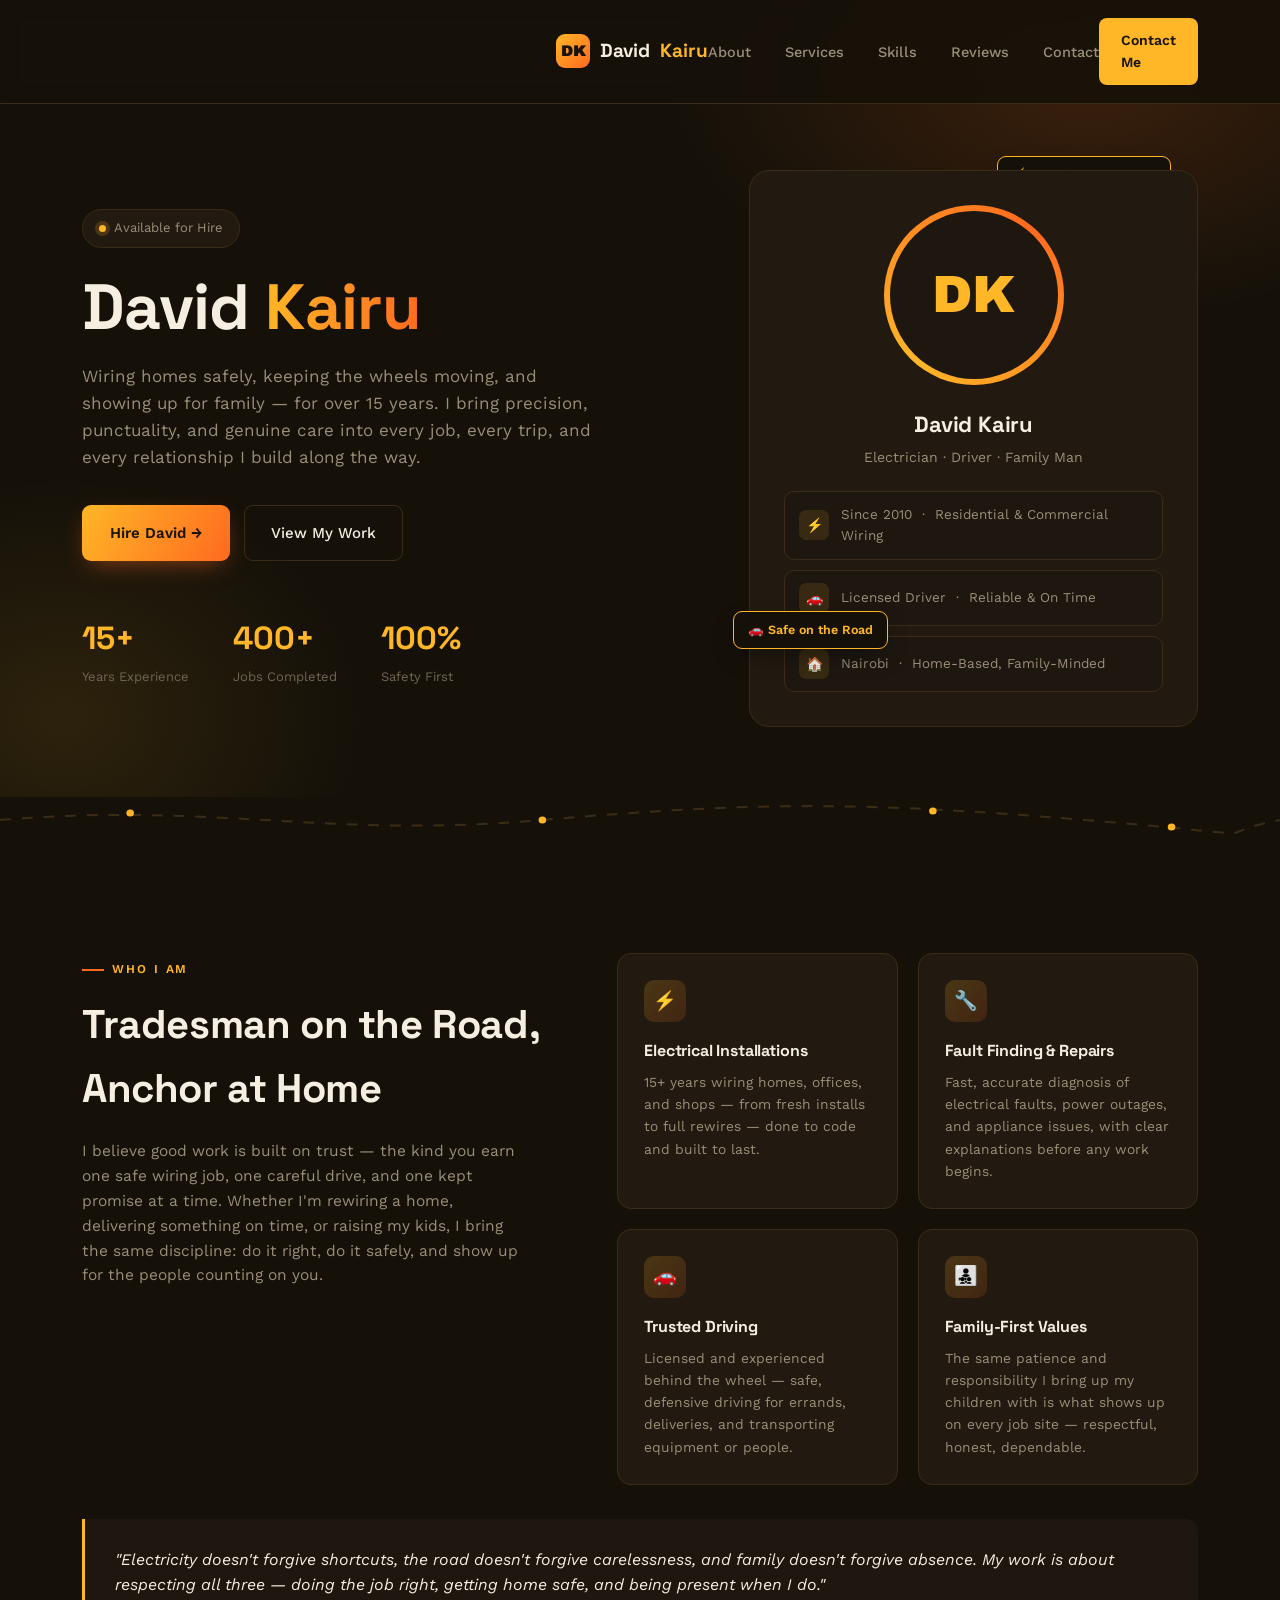
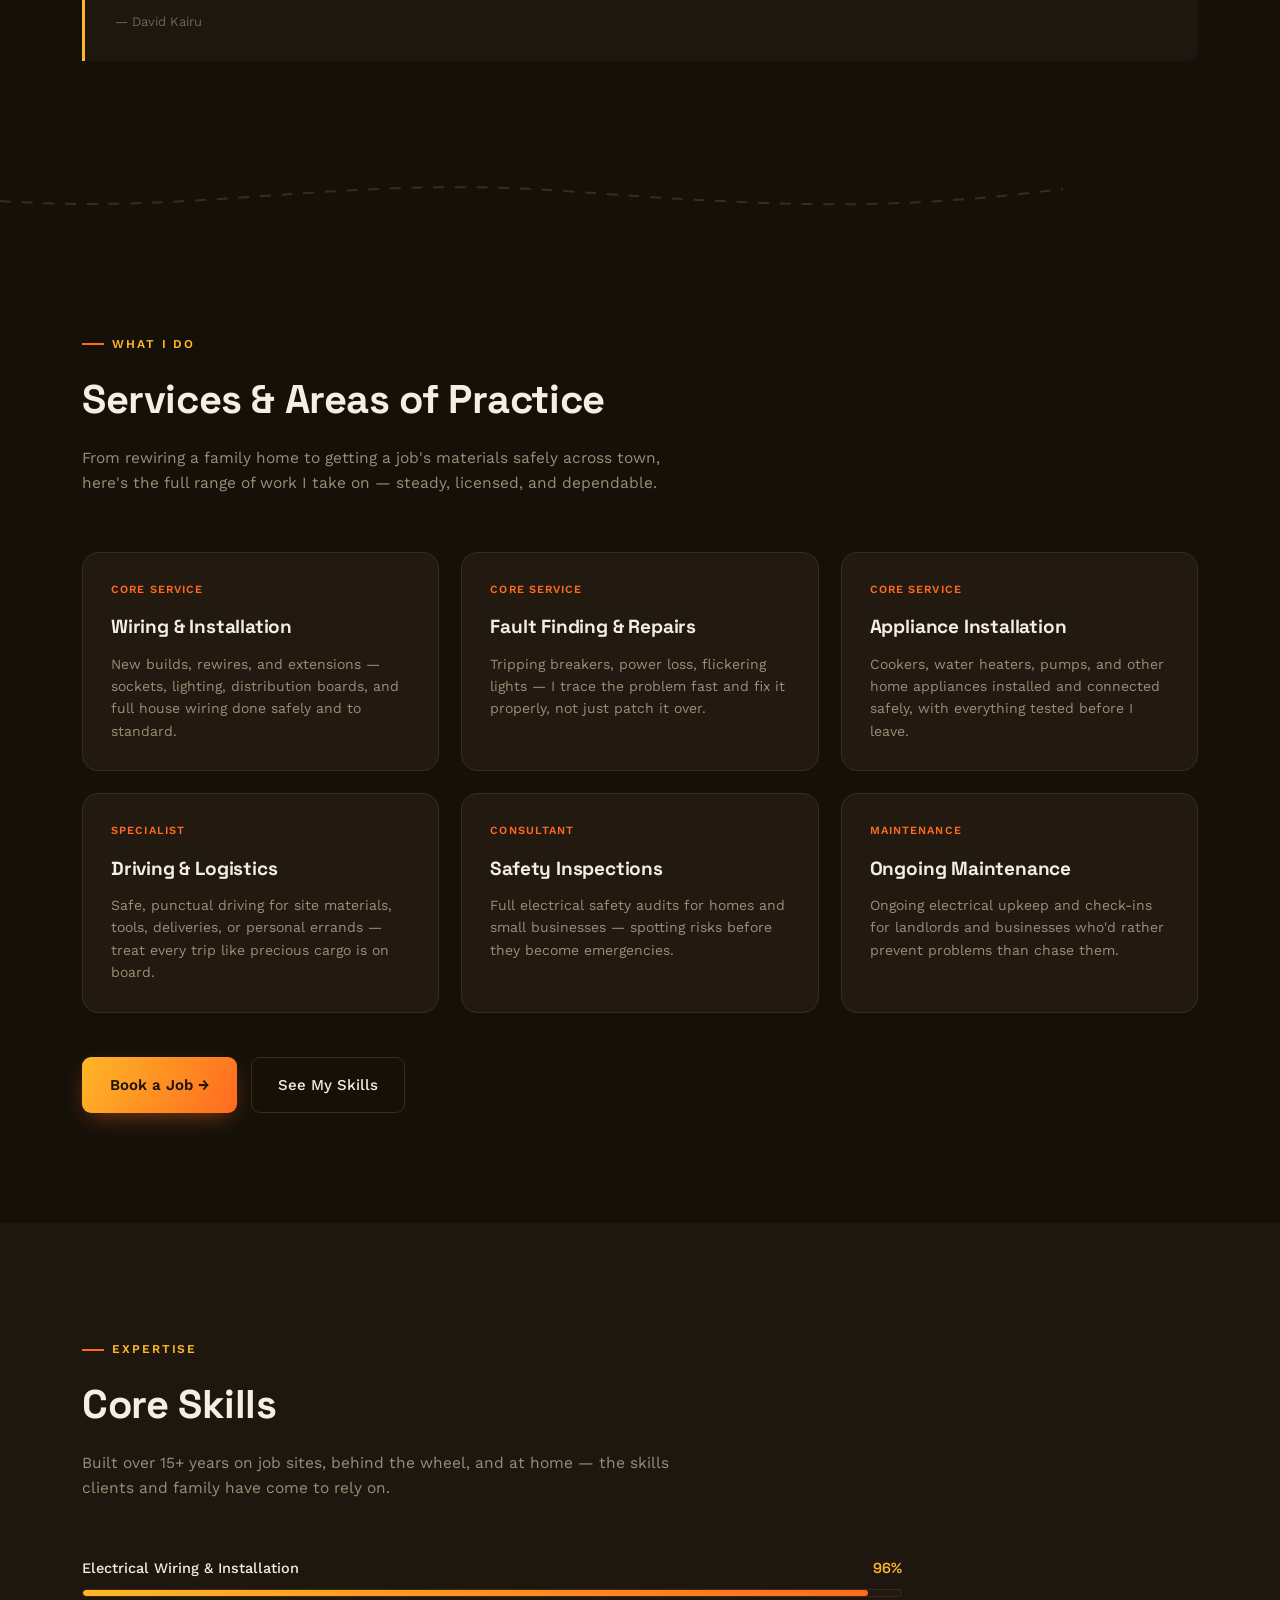
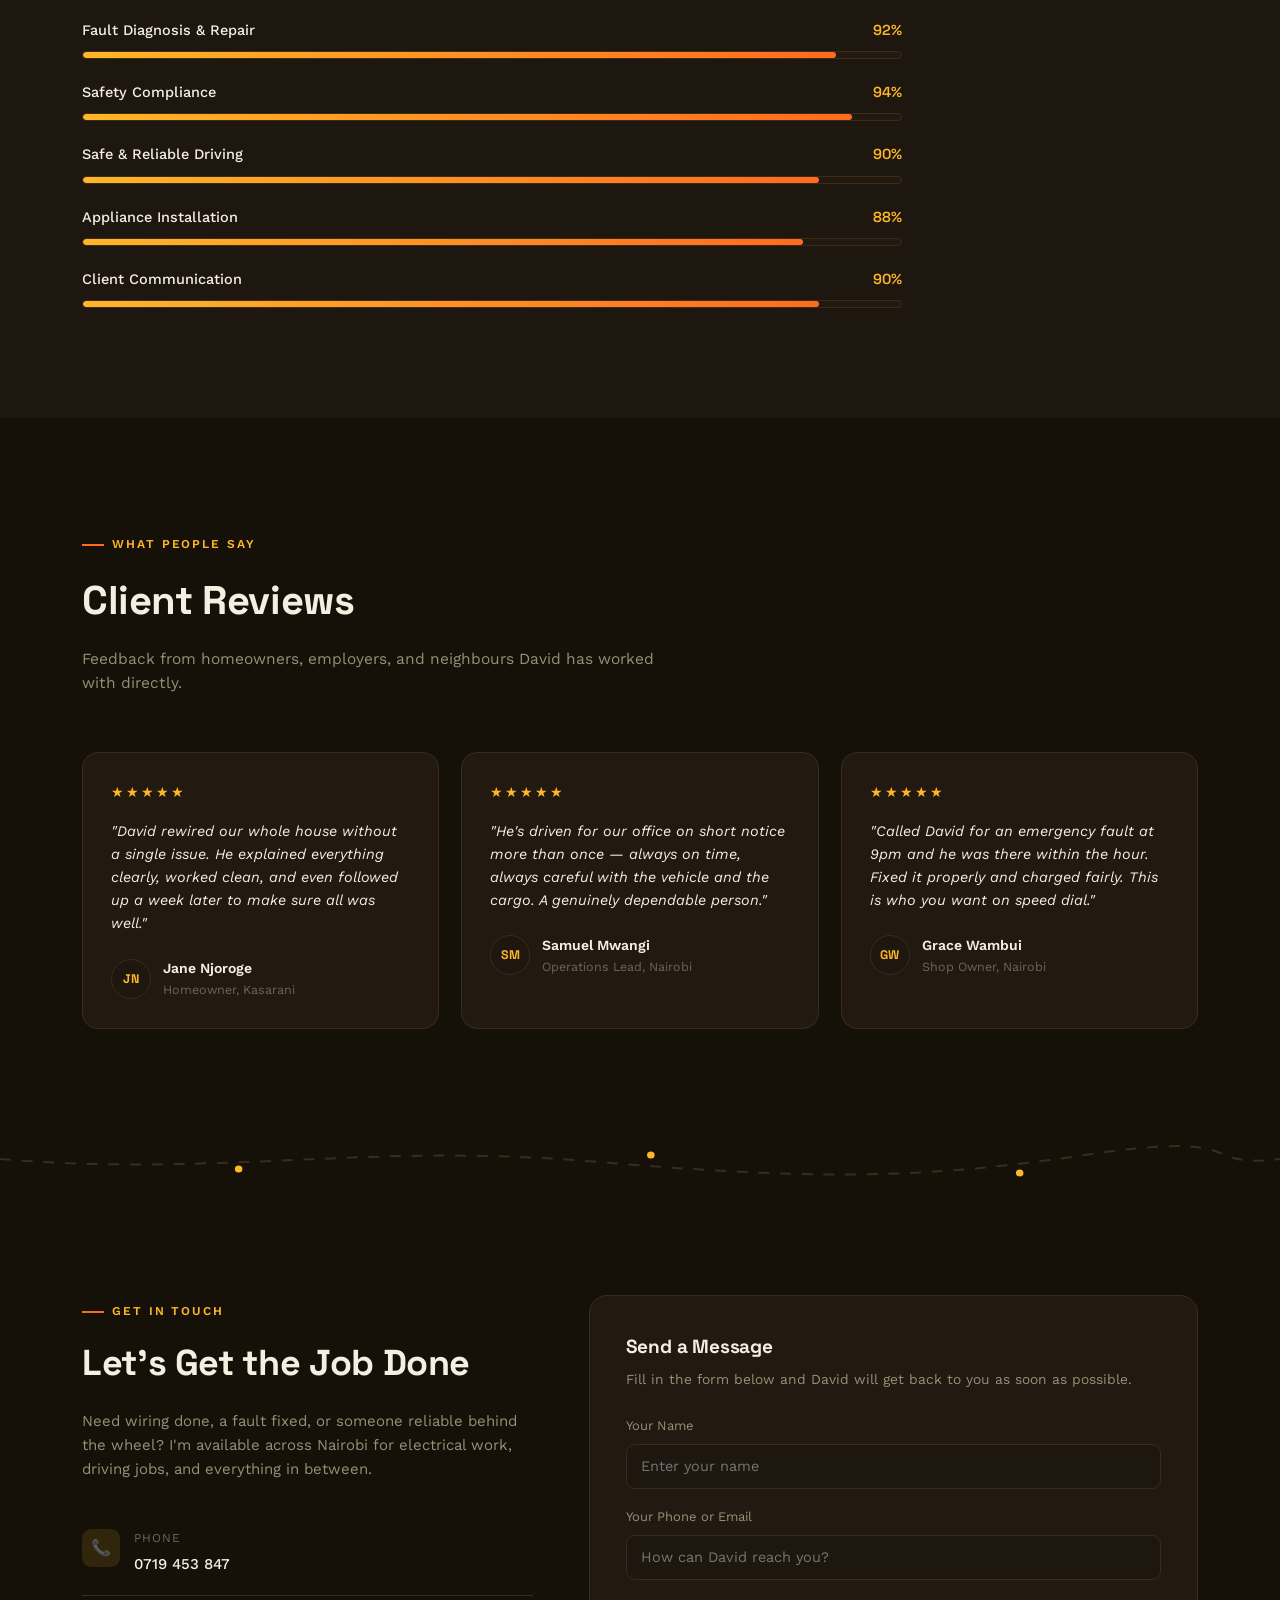
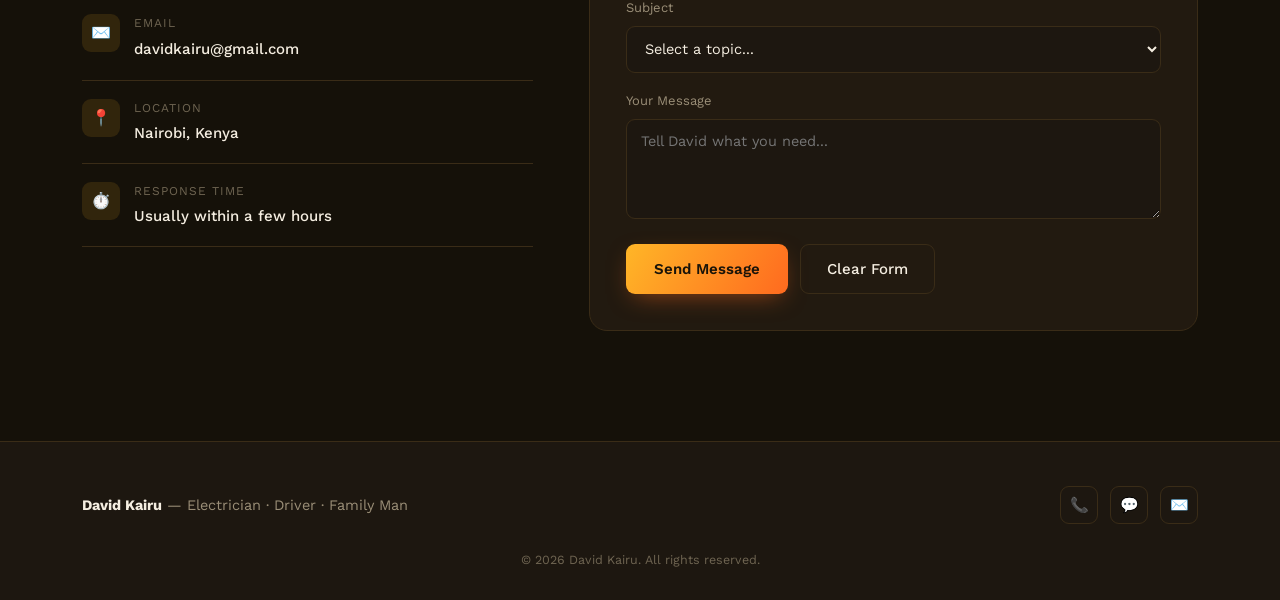
==== index.html @ 28403792 "Remove avatar photo styles and image Removed avatar photo styles and image from HTML." ====
<!DOCTYPE html>
<html lang="en">
<head>
<meta charset="UTF-8">
<meta name="viewport" content="width=device-width, initial-scale=1.0">
<title>David Kairu | Electrician & Driver</title>
<link rel="preconnect" href="https://fonts.googleapis.com">
<link rel="preconnect" href="https://fonts.gstatic.com" crossorigin>
<link href="https://fonts.googleapis.com/css2?family=Archivo+Black&family=Space+Grotesk:wght@400;500;600;700&family=Work+Sans:wght@400;500;600&display=swap" rel="stylesheet">
<style>
  :root{
    --bg:#151109;
    --bg-soft:#1d1710;
    --panel:#221a10;
    --line:#3a2c17;
    --amber:#FFB627;
    --orange:#FF6A1F;
    --cream:#F5EEE1;
    --muted:#9A8E77;
    --muted-2:#6f6552;
  }
  *{margin:0;padding:0;box-sizing:border-box;}
  html{scroll-behavior:smooth;}
  body{
    background:var(--bg);
    color:var(--cream);
    font-family:'Work Sans', sans-serif;
    line-height:1.6;
    overflow-x:hidden;
  }
  h1,h2,h3,h4{font-family:'Space Grotesk', sans-serif; font-weight:700; letter-spacing:-0.01em;}
  .display{font-family:'Archivo Black', sans-serif; font-weight:400;}
  a{color:inherit; text-decoration:none;}
  ul{list-style:none;}
  img{max-width:100%; display:block;}
  .container{max-width:1180px; margin:0 auto; padding:0 32px;}
  .eyebrow{
    display:inline-flex; align-items:center; gap:8px;
    font-size:12px; letter-spacing:0.16em; text-transform:uppercase;
    color:var(--amber); font-weight:600; margin-bottom:14px;
  }
  .eyebrow::before{content:""; width:22px; height:2px; background:var(--orange); display:inline-block;}
  section{position:relative; padding:110px 0;}
  @media(max-width:760px){ section{padding:70px 0;} }

  /* ===== Route/spark signature divider ===== */
  .route-divider{
    width:100%; height:46px; position:relative; overflow:hidden;
    display:flex; align-items:center; justify-content:center;
  }
  .route-divider svg{width:100%; height:100%; display:block;}
  .route-path{
    stroke:var(--line); stroke-width:2; fill:none; stroke-dasharray:10 10;
  }
  .route-bolt{fill:var(--amber);}

  /* ===== NAV ===== */
  header{
    position:fixed; top:0; left:0; right:0; z-index:100;
    background:rgba(21,17,9,0.86); backdrop-filter:blur(10px);
    border-bottom:1px solid var(--line);
  }
  .navwrap{
    display:flex; align-items:center; justify-content:space-between;
    padding:18px 32px; max-width:1180px; margin:0 auto;
  }
  .logo{
    font-family:'Space Grotesk',sans-serif; font-weight:700; font-size:19px;
    color:var(--cream); display:flex; align-items:center; gap:10px;
  }
  .logo span{color:var(--amber);}
  .logo .mark{
    width:34px; height:34px; border-radius:9px;
    background:linear-gradient(135deg,var(--amber),var(--orange));
    display:flex; align-items:center; justify-content:center;
    color:#1a1409; font-family:'Archivo Black',sans-serif; font-size:15px;
  }
  nav ul{display:flex; gap:34px;}
  nav a{
    font-size:14.5px; font-weight:500; color:var(--muted);
    transition:color .2s;
  }
  nav a:hover{color:var(--amber);}
  .nav-cta{
    background:var(--amber); color:#1a1409; padding:11px 22px;
    border-radius:8px; font-weight:600; font-size:14px;
    transition:transform .2s, background .2s;
  }
  .nav-cta:hover{background:var(--orange); transform:translateY(-1px);}
  .menu-toggle{display:none; flex-direction:column; gap:5px; cursor:pointer; background:none; border:none;}
  .menu-toggle span{width:24px; height:2px; background:var(--cream);}
  @media(max-width:860px){
    nav{display:none;}
    .nav-cta{display:none;}
    .menu-toggle{display:flex;}
    .navwrap.open + .mobile-nav{display:flex;}
  }
  .mobile-nav{
    display:none; flex-direction:column; gap:2px; background:var(--bg-soft);
    border-top:1px solid var(--line); padding:10px 32px 20px;
  }
  .mobile-nav a{padding:12px 0; font-size:15px; color:var(--cream); border-bottom:1px solid var(--line);}

  /* ===== HERO ===== */
  .hero{
    padding-top:170px; padding-bottom:70px;
    background:
      radial-gradient(ellipse 700px 400px at 85% 10%, rgba(255,106,31,0.16), transparent 60%),
      radial-gradient(ellipse 500px 400px at 5% 90%, rgba(255,182,39,0.10), transparent 60%);
  }
  .hero-grid{
    display:grid; grid-template-columns:1.15fr 0.85fr; gap:60px; align-items:center;
  }
  @media(max-width:920px){ .hero-grid{grid-template-columns:1fr;} }
  .badge-pill{
    display:inline-flex; align-items:center; gap:8px;
    border:1px solid var(--line); background:var(--panel);
    padding:8px 16px; border-radius:100px; font-size:13px; color:var(--muted);
    margin-bottom:26px;
  }
  .badge-pill .dot{width:7px; height:7px; border-radius:50%; background:var(--amber); box-shadow:0 0 0 4px rgba(255,182,39,0.18);}
  .hero h1{
    font-size:clamp(38px, 5.4vw, 64px); line-height:1.04; color:var(--cream); margin-bottom:22px;
  }
  .hero h1 em{
    font-style:normal; color:var(--amber);
    background:linear-gradient(90deg,var(--amber),var(--orange));
    -webkit-background-clip:text; background-clip:text; -webkit-text-fill-color:transparent;
  }
  .hero p.lead{
    font-size:17px; color:var(--muted); max-width:520px; margin-bottom:34px;
  }
  .hero-ctas{display:flex; gap:14px; flex-wrap:wrap; margin-bottom:52px;}
  .btn-primary{
    background:linear-gradient(120deg,var(--amber),var(--orange));
    color:#1a1409; padding:15px 28px; border-radius:9px; font-weight:600; font-size:15px;
    display:inline-flex; align-items:center; gap:8px; transition:transform .2s, box-shadow .2s;
    box-shadow:0 8px 24px -8px rgba(255,106,31,0.55);
  }
  .btn-primary:hover{transform:translateY(-2px); box-shadow:0 12px 28px -8px rgba(255,106,31,0.7);}
  .btn-ghost{
    border:1px solid var(--line); color:var(--cream); padding:15px 26px;
    border-radius:9px; font-weight:500; font-size:15px; transition:border-color .2s, background .2s;
  }
  .btn-ghost:hover{border-color:var(--amber); background:var(--panel);}
  .hero-stats{display:flex; gap:44px; flex-wrap:wrap;}
  .stat-num{
    font-family:'Space Grotesk',sans-serif; font-size:32px; font-weight:700; color:var(--amber);
  }
  .stat-label{font-size:13px; color:var(--muted-2); margin-top:2px;}

  .hero-visual{position:relative;}
  .avatar-card{
    background:var(--panel); border:1px solid var(--line); border-radius:20px;
    padding:34px; text-align:center; position:relative; overflow:hidden;
  }
  .avatar-ring{
    width:180px; height:180px; margin:0 auto 22px; border-radius:50%;
    background:conic-gradient(from 220deg, var(--amber), var(--orange), var(--amber));
    display:flex; align-items:center; justify-content:center; padding:6px;
  }
  .avatar-inner{
    width:100%; height:100%; border-radius:50%; background:var(--bg-soft);
    display:flex; align-items:center; justify-content:center;
    font-family:'Archivo Black',sans-serif; font-size:52px; color:var(--amber);
  }
  .avatar-card h3{font-size:22px; color:var(--cream); margin-bottom:4px;}
  .avatar-card .role{color:var(--muted); font-size:14px; margin-bottom:22px;}
  .chip-row{display:flex; flex-direction:column; gap:10px; text-align:left;}
  .chip{
    display:flex; align-items:center; gap:12px; background:var(--bg-soft);
    border:1px solid var(--line); border-radius:10px; padding:12px 14px; font-size:13.5px; color:var(--muted);
  }
  .chip .ic{
    width:30px; height:30px; border-radius:7px; flex-shrink:0;
    background:rgba(255,182,39,0.12); color:var(--amber);
    display:flex; align-items:center; justify-content:center; font-size:14px;
  }
  .floating-tag{
    position:absolute; background:var(--bg); border:1px solid var(--amber);
    padding:8px 14px; border-radius:9px; font-size:12.5px; font-weight:600; color:var(--amber);
    box-shadow:0 10px 24px -8px rgba(0,0,0,0.5);
  }
  .tag-1{top:-14px; right:6%;}
  .tag-2{bottom:14%; left:-16px;}

  /* ===== ABOUT ===== */
  .about-grid{display:grid; grid-template-columns:0.9fr 1.1fr; gap:60px; align-items:start;}
  @media(max-width:920px){ .about-grid{grid-template-columns:1fr;} }
  .about-head h2{font-size:clamp(28px,3.4vw,40px); color:var(--cream); margin-bottom:18px;}
  .about-head p{color:var(--muted); font-size:15.5px; max-width:440px;}
  .about-cards{display:grid; grid-template-columns:1fr 1fr; gap:20px;}
  @media(max-width:600px){ .about-cards{grid-template-columns:1fr;} }
  .a-card{
    background:var(--panel); border:1px solid var(--line); border-radius:14px; padding:26px;
    transition:border-color .25s, transform .25s;
  }
  .a-card:hover{border-color:var(--amber); transform:translateY(-4px);}
  .a-card .ic{
    width:42px; height:42px; border-radius:10px; margin-bottom:16px;
    background:linear-gradient(135deg,rgba(255,182,39,0.18),rgba(255,106,31,0.14));
    display:flex; align-items:center; justify-content:center; color:var(--amber); font-size:19px;
  }
  .a-card h4{font-size:16px; color:var(--cream); margin-bottom:8px;}
  .a-card p{font-size:13.8px; color:var(--muted);}
  .philosophy{
    margin-top:34px; padding:28px 30px; border-left:3px solid var(--amber);
    background:var(--bg-soft); border-radius:0 12px 12px 0;
  }
  .philosophy p{font-size:16px; color:var(--cream); font-style:italic; margin-bottom:10px;}
  .philosophy span{font-size:13px; color:var(--muted-2);}

  /* ===== SERVICES ===== */
  .sec-head{max-width:600px; margin-bottom:56px;}
  .sec-head h2{font-size:clamp(28px,3.4vw,40px); color:var(--cream); margin-bottom:14px;}
  .sec-head p{color:var(--muted); font-size:15.5px;}
  .services-grid{display:grid; grid-template-columns:repeat(3,1fr); gap:22px;}
  @media(max-width:920px){ .services-grid{grid-template-columns:1fr 1fr;} }
  @media(max-width:640px){ .services-grid{grid-template-columns:1fr;} }
  .s-card{
    background:var(--panel); border:1px solid var(--line); border-radius:16px; padding:28px;
    transition:transform .25s, border-color .25s;
  }
  .s-card:hover{transform:translateY(-5px); border-color:var(--orange);}
  .s-tag{
    font-size:11px; letter-spacing:0.1em; text-transform:uppercase; font-weight:600;
    color:var(--orange); margin-bottom:14px; display:block;
  }
  .s-card h3{font-size:19px; color:var(--cream); margin-bottom:10px;}
  .s-card p{font-size:14px; color:var(--muted);}
  .services-cta{display:flex; gap:14px; flex-wrap:wrap; margin-top:44px;}

  /* ===== SKILLS ===== */
  .skills-wrap{display:grid; grid-template-columns:1fr; gap:22px; max-width:820px;}
  .skill-row{}
  .skill-top{display:flex; justify-content:space-between; margin-bottom:9px; font-size:14.5px;}
  .skill-top .name{color:var(--cream); font-weight:500;}
  .skill-top .pct{color:var(--amber); font-family:'Space Grotesk',sans-serif; font-weight:600;}
  .skill-track{width:100%; height:8px; border-radius:100px; background:var(--panel); border:1px solid var(--line); overflow:hidden;}
  .skill-fill{height:100%; border-radius:100px; background:linear-gradient(90deg,var(--amber),var(--orange)); width:0%; transition:width 1.4s cubic-bezier(.2,.8,.2,1);}

  /* ===== TESTIMONIALS ===== */
  .testi-grid{display:grid; grid-template-columns:repeat(3,1fr); gap:22px;}
  @media(max-width:920px){ .testi-grid{grid-template-columns:1fr;} }
  .t-card{
    background:var(--panel); border:1px solid var(--line); border-radius:16px; padding:28px;
  }
  .stars{color:var(--amber); font-size:14px; margin-bottom:16px; letter-spacing:2px;}
  .t-card p.quote{font-size:14.5px; color:var(--cream); margin-bottom:22px; font-style:italic;}
  .t-person{display:flex; align-items:center; gap:12px;}
  .t-avatar{
    width:40px; height:40px; border-radius:50%; background:var(--bg-soft); border:1px solid var(--line);
    display:flex; align-items:center; justify-content:center; font-size:12.5px; font-weight:700; color:var(--amber);
    font-family:'Space Grotesk',sans-serif;
  }
  .t-name{font-size:14px; color:var(--cream); font-weight:600;}
  .t-role{font-size:12.5px; color:var(--muted-2);}

  /* ===== CONTACT ===== */
  .contact-grid{display:grid; grid-template-columns:0.85fr 1.15fr; gap:56px;}
  @media(max-width:920px){ .contact-grid{grid-template-columns:1fr;} }
  .contact-info h2{font-size:clamp(26px,3.2vw,36px); color:var(--cream); margin-bottom:16px;}
  .contact-info p{color:var(--muted); font-size:15px; margin-bottom:30px;}
  .info-row{
    display:flex; gap:14px; align-items:flex-start; padding:18px 0; border-bottom:1px solid var(--line);
  }
  .info-row .ic{
    width:38px; height:38px; border-radius:9px; flex-shrink:0;
    background:rgba(255,182,39,0.12); color:var(--amber);
    display:flex; align-items:center; justify-content:center; font-size:16px;
  }
  .info-row .label{font-size:12px; text-transform:uppercase; letter-spacing:0.08em; color:var(--muted-2); margin-bottom:3px;}
  .info-row .value{font-size:15px; color:var(--cream); font-weight:500;}
  .info-row a.value:hover{color:var(--amber);}

  .form-card{background:var(--panel); border:1px solid var(--line); border-radius:18px; padding:36px;}
  .form-card h3{font-size:19px; color:var(--cream); margin-bottom:6px;}
  .form-card > p{font-size:13.8px; color:var(--muted); margin-bottom:26px;}
  .field{margin-bottom:18px;}
  .field label{display:block; font-size:13px; color:var(--muted); margin-bottom:7px;}
  .field input, .field select, .field textarea{
    width:100%; background:var(--bg-soft); border:1px solid var(--line); border-radius:9px;
    padding:13px 14px; color:var(--cream); font-family:'Work Sans',sans-serif; font-size:14.5px;
    outline:none; transition:border-color .2s;
  }
  .field input:focus, .field select:focus, .field textarea:focus{border-color:var(--amber);}
  .field textarea{resize:vertical; min-height:100px;}
  .form-actions{display:flex; gap:12px; margin-top:8px; flex-wrap:wrap;}
  .btn-primary.type-submit{border:none; cursor:pointer; font-family:inherit;}
  .btn-ghost.type-reset{cursor:pointer; background:none; font-family:inherit;}

  /* ===== FOOTER ===== */
  footer{border-top:1px solid var(--line); padding:44px 0 30px; background:var(--bg-soft);}
  .footer-grid{display:flex; justify-content:space-between; align-items:center; flex-wrap:wrap; gap:20px;}
  .footer-brand{font-size:14.5px; color:var(--muted);}
  .footer-brand strong{color:var(--cream);}
  .footer-socials{display:flex; gap:12px;}
  .footer-socials a{
    width:38px; height:38px; border-radius:9px; border:1px solid var(--line);
    display:flex; align-items:center; justify-content:center; color:var(--amber); font-size:15px;
    transition:border-color .2s, background .2s;
  }
  .footer-socials a:hover{border-color:var(--amber); background:var(--panel);}
  .footer-copy{text-align:center; font-size:12.5px; color:var(--muted-2); margin-top:26px;}

  .reveal{opacity:0; transform:translateY(24px); transition:opacity .7s ease, transform .7s ease;}
  .reveal.in{opacity:1; transform:translateY(0);}

  ::selection{background:var(--amber); color:#1a1409;}

</style>
</head>
<body>

<header>
  <div class="navwrap" id="navwrap">
    <div class="avatar-inner">
    </div>
    <a href="#" class="logo"><span class="mark">DK</span>David <span>Kairu</span></a>
    <nav>
      <ul>
        <li><a href="#about">About</a></li>
        <li><a href="#work">Services</a></li>
        <li><a href="#skills">Skills</a></li>
        <li><a href="#testimonials">Reviews</a></li>
        <li><a href="#contact">Contact</a></li>
      </ul>
    </nav>
    <a href="#contact" class="nav-cta">Contact Me</a>
    <button class="menu-toggle" id="menuToggle" aria-label="Open menu"><span></span><span></span><span></span></button>
  </div>
  <div class="mobile-nav" id="mobileNav">
    <a href="#about">About</a>
    <a href="#work">Services</a>
    <a href="#skills">Skills</a>
    <a href="#testimonials">Reviews</a>
    <a href="#contact">Contact</a>
  </div>
</header>

<!-- HERO -->
<section class="hero">
  <div class="container hero-grid">
    <div>
      <div class="badge-pill"><span class="dot"></span>Available for Hire</div>
      <h1>David <em>Kairu</em></h1>
      <p class="lead">Wiring homes safely, keeping the wheels moving, and showing up for family — for over 15 years. I bring precision, punctuality, and genuine care into every job, every trip, and every relationship I build along the way.</p>
      <div class="hero-ctas">
        <a href="#contact" class="btn-primary">Hire David →</a>
        <a href="#work" class="btn-ghost">View My Work</a>
      </div>
      <div class="hero-stats">
        <div>
          <div class="stat-num">15+</div>
          <div class="stat-label">Years Experience</div>
        </div>
        <div>
          <div class="stat-num">400+</div>
          <div class="stat-label">Jobs Completed</div>
        </div>
        <div>
          <div class="stat-num">100%</div>
          <div class="stat-label">Safety First</div>
        </div>
      </div>
    </div>

    <div class="hero-visual">
      <div class="floating-tag tag-1">⚡ Certified Electrician</div>
      <div class="avatar-card">
        <div class="avatar-ring"><div class="avatar-inner">DK</div></div>
        <h3>David Kairu</h3>
        <div class="role">Electrician · Driver · Family Man</div>
        <div class="chip-row">
          <div class="chip"><span class="ic">⚡</span>Since 2010 &nbsp;·&nbsp; Residential &amp; Commercial Wiring</div>
          <div class="chip"><span class="ic">🚗</span>Licensed Driver &nbsp;·&nbsp; Reliable &amp; On Time</div>
          <div class="chip"><span class="ic">🏠</span>Nairobi &nbsp;·&nbsp; Home-Based, Family-Minded</div>
        </div>
      </div>
      <div class="floating-tag tag-2">🚗 Safe on the Road</div>
    </div>
  </div>
</section>

<div class="route-divider">
  <svg viewBox="0 0 1180 46" preserveAspectRatio="none">
    <path class="route-path" d="M0,23 C 200,5 300,42 500,23 S 800,5 1000,23 1100,40 1180,23" />
    <circle class="route-bolt" cx="120" cy="16" r="3.5"></circle>
    <circle class="route-bolt" cx="500" cy="23" r="3.5"></circle>
    <circle class="route-bolt" cx="860" cy="14" r="3.5"></circle>
    <circle class="route-bolt" cx="1080" cy="30" r="3.5"></circle>
  </svg>
</div>

<!-- ABOUT -->
<section id="about">
  <div class="container about-grid">
    <div class="about-head reveal">
      <div class="eyebrow">Who I Am</div>
      <h2>Tradesman on the Road, <br>Anchor at Home</h2>
      <p>I believe good work is built on trust — the kind you earn one safe wiring job, one careful drive, and one kept promise at a time. Whether I'm rewiring a home, delivering something on time, or raising my kids, I bring the same discipline: do it right, do it safely, and show up for the people counting on you.</p>
    </div>
    <div class="about-cards">
      <div class="a-card reveal"><div class="ic">⚡</div><h4>Electrical Installations</h4><p>15+ years wiring homes, offices, and shops — from fresh installs to full rewires — done to code and built to last.</p></div>
      <div class="a-card reveal"><div class="ic">🔧</div><h4>Fault Finding & Repairs</h4><p>Fast, accurate diagnosis of electrical faults, power outages, and appliance issues, with clear explanations before any work begins.</p></div>
      <div class="a-card reveal"><div class="ic">🚗</div><h4>Trusted Driving</h4><p>Licensed and experienced behind the wheel — safe, defensive driving for errands, deliveries, and transporting equipment or people.</p></div>
      <div class="a-card reveal"><div class="ic">👨‍👧‍👦</div><h4>Family-First Values</h4><p>The same patience and responsibility I bring up my children with is what shows up on every job site — respectful, honest, dependable.</p></div>
    </div>
  </div>
  <div class="container">
    <div class="philosophy reveal">
      <p>"Electricity doesn't forgive shortcuts, the road doesn't forgive carelessness, and family doesn't forgive absence. My work is about respecting all three — doing the job right, getting home safe, and being present when I do."</p>
      <span>— David Kairu</span>
    </div>
  </div>
</section>

<div class="route-divider">
  <svg viewBox="0 0 1180 46" preserveAspectRatio="none">
    <path class="route-path" d="M0,30 C 180,44 320,4 520,20 S 820,40 980,18 1100
<circle class="route-bolt" cx="180" cy="34" r="3.5"></circle>
    <circle class="route-bolt" cx="560" cy="18" r="3.5"></circle>
    <circle class="route-bolt" cx="900" cy="30" r="3.5"></circle>
  </svg>
</div>

<!-- SERVICES -->
<section id="work">
  <div class="container">
    <div class="sec-head reveal">
      <div class="eyebrow">What I Do</div>
      <h2>Services &amp; Areas of Practice</h2>
      <p>From rewiring a family home to getting a job's materials safely across town, here's the full range of work I take on — steady, licensed, and dependable.</p>
    </div>
    <div class="services-grid">
      <div class="s-card reveal"><span class="s-tag">Core Service</span><h3>Wiring & Installation</h3><p>New builds, rewires, and extensions — sockets, lighting, distribution boards, and full house wiring done safely and to standard.</p></div>
      <div class="s-card reveal"><span class="s-tag">Core Service</span><h3>Fault Finding & Repairs</h3><p>Tripping breakers, power loss, flickering lights — I trace the problem fast and fix it properly, not just patch it over.</p></div>
      <div class="s-card reveal"><span class="s-tag">Core Service</span><h3>Appliance Installation</h3><p>Cookers, water heaters, pumps, and other home appliances installed and connected safely, with everything tested before I leave.</p></div>
      <div class="s-card reveal"><span class="s-tag">Specialist</span><h3>Driving & Logistics</h3><p>Safe, punctual driving for site materials, tools, deliveries, or personal errands — treat every trip like precious cargo is on board.</p></div>
      <div class="s-card reveal"><span class="s-tag">Consultant</span><h3>Safety Inspections</h3><p>Full electrical safety audits for homes and small businesses — spotting risks before they become emergencies.</p></div>
      <div class="s-card reveal"><span class="s-tag">Maintenance</span><h3>Ongoing Maintenance</h3><p>Ongoing electrical upkeep and check-ins for landlords and businesses who'd rather prevent problems than chase them.</p></div>
    </div>
    <div class="services-cta reveal">
      <a href="#contact" class="btn-primary">Book a Job →</a>
      <a href="#skills" class="btn-ghost">See My Skills</a>
    </div>
  </div>
</section>

<!-- SKILLS -->
<section id="skills" style="background:var(--bg-soft);">
  <div class="container">
    <div class="sec-head reveal">
      <div class="eyebrow">Expertise</div>
      <h2>Core Skills</h2>
      <p>Built over 15+ years on job sites, behind the wheel, and at home — the skills clients and family have come to rely on.</p>
    </div>
    <div class="skills-wrap">
      <div class="skill-row reveal">
        <div class="skill-top"><span class="name">Electrical Wiring & Installation</span><span class="pct">96%</span></div>
        <div class="skill-track"><div class="skill-fill" data-w="96"></div></div>
      </div>
      <div class="skill-row reveal">
        <div class="skill-top"><span class="name">Fault Diagnosis & Repair</span><span class="pct">92%</span></div>
        <div class="skill-track"><div class="skill-fill" data-w="92"></div></div>
      </div>
      <div class="skill-row reveal">
        <div class="skill-top"><span class="name">Safety Compliance</span><span class="pct">94%</span></div>
        <div class="skill-track"><div class="skill-fill" data-w="94"></div></div>
      </div>
      <div class="skill-row reveal">
        <div class="skill-top"><span class="name">Safe & Reliable Driving</span><span class="pct">90%</span></div>
        <div class="skill-track"><div class="skill-fill" data-w="90"></div></div>
      </div>
      <div class="skill-row reveal">
        <div class="skill-top"><span class="name">Appliance Installation</span><span class="pct">88%</span></div>
        <div class="skill-track"><div class="skill-fill" data-w="88"></div></div>
      </div>
      <div class="skill-row reveal">
        <div class="skill-top"><span class="name">Client Communication</span><span class="pct">90%</span></div>
        <div class="skill-track"><div class="skill-fill" data-w="90"></div></div>
      </div>
    </div>
  </div>
</section>

<!-- TESTIMONIALS -->
<section id="testimonials">
  <div class="container">
    <div class="sec-head reveal">
      <div class="eyebrow">What People Say</div>
      <h2>Client Reviews</h2>
      <p>Feedback from homeowners, employers, and neighbours David has worked with directly.</p>
    </div>
    <div class="testi-grid">
      <div class="t-card reveal">
        <div class="stars">★★★★★</div>
        <p class="quote">"David rewired our whole house without a single issue. He explained everything clearly, worked clean, and even followed up a week later to make sure all was well."</p>
        <div class="t-person"><div class="t-avatar">JN</div><div><div class="t-name">Jane Njoroge</div><div class="t-role">Homeowner, Kasarani</div></div></div>
      </div>
      <div class="t-card reveal">
        <div class="stars">★★★★★</div>
        <p class="quote">"He's driven for our office on short notice more than once — always on time, always careful with the vehicle and the cargo. A genuinely dependable person."</p>
        <div class="t-person"><div class="t-avatar">SM</div><div><div class="t-name">Samuel Mwangi</div><div class="t-role">Operations Lead, Nairobi</div></div></div>
      </div>
      <div class="t-card reveal">
        <div class="stars">★★★★★</div>
        <p class="quote">"Called David for an emergency fault at 9pm and he was there within the hour. Fixed it properly and charged fairly. This is who you want on speed dial."</p>
        <div class="t-person"><div class="t-avatar">GW</div><div><div class="t-name">Grace Wambui</div><div class="t-role">Shop Owner, Nairobi</div></div></div>
      </div>
    </div>
  </div>
</section>

<div class="route-divider">
  <svg viewBox="0 0 1180 46" preserveAspectRatio="none">
    <path class="route-path" d="M0,20 C 200,38 340,4 540,22 S 840,42 1000,16 1100,30 1180,20" />
    <circle class="route-bolt" cx="220" cy="30" r="3.5"></circle>
    <circle class="route-bolt" cx="600" cy="16" r="3.5"></circle>
    <circle class="route-bolt" cx="940" cy="34" r="3.5"></circle>
  </svg>
</div>

<!-- CONTACT -->
<section id="contact">
  <div class="container contact-grid">
    <div class="contact-info reveal">
      <div class="eyebrow">Get In Touch</div>
      <h2>Let's Get the Job Done</h2>
      <p>Need wiring done, a fault fixed, or someone reliable behind the wheel? I'm available across Nairobi for electrical work, driving jobs, and everything in between.</p>

      <div class="info-row">
        <div class="ic">📞</div>
        <div><div class="label">Phone</div><a class="value" href="tel:+254719453847">0719 453 847</a></div>
      </div>
      <div class="info-row">
        <div class="ic">✉️</div>
        <div><div class="label">Email</div><a class="value" href="mailto:davidkairu@gmail.com">davidkairu@gmail.com</a></div>
      </div>
      <div class="info-row">
        <div class="ic">📍</div>
        <div><div class="label">Location</div><div class="value">Nairobi, Kenya</div></div>
      </div>
      <div class="info-row">
        <div class="ic">⏱️</div>
        <div><div class="label">Response Time</div><div class="value">Usually within a few hours</div></div>
      </div>
    </div>

    <div class="form-card reveal">
      <h3>Send a Message</h3>
      <p>Fill in the form below and David will get back to you as soon as possible.</p>
      <form onsubmit="event.preventDefault(); alert('Thanks! David will get back to you shortly.'); this.reset();">
        <div class="field"><label>Your Name</label><input type="text" required placeholder="Enter your name"></div>
        <div class="field"><label>Your Phone or Email</label><input type="text" required placeholder="How can David reach you?"></div>
        <div class="field">
          <label>Subject</label>
          <select>
            <option>Select a topic...</option>
            <option>Electrical Installation</option>
            <option>Fault or Repair</option>
            <option>Driving / Logistics Job</option>
            <option>Safety Inspection</option>
            <option>General Inquiry</option>
          </select>
        </div>
        <div class="field"><label>Your Message</label><textarea required placeholder="Tell David what you need..."></textarea></div>
        <div class="form-actions">
          <button type="submit" class="btn-primary type-submit">Send Message</button>
          <button type="reset" class="btn-ghost type-reset">Clear Form</button>
        </div>
      </form>
    </div>
  </div>
</section>

<footer>
  <div class="container">
    <div class="footer-grid">
      <div class="footer-brand"><strong>David Kairu</strong> — Electrician · Driver · Family Man</div>
      <div class="footer-socials">
        <a href="tel:+254719453847" aria-label="Call">📞</a>
        <a href="https://wa.me/254719453847" aria-label="WhatsApp" target="_blank" rel="noopener">💬</a>
        <a href="mailto:davidkairu@gmail.com" aria-label="Email">✉️</a>
      </div>
    </div>
    <div class="footer-copy">© 2026 David Kairu. All rights reserved.</div>
  </div>
</footer>

<script>
  // Mobile menu toggle
  const menuToggle = document.getElementById('menuToggle');
  const mobileNav = document.getElementById('mobileNav');
  menuToggle.addEventListener('click', () => {
    mobileNav.style.display = mobileNav.style.display === 'flex' ? 'none' : 'flex';
  });
  mobileNav.querySelectorAll('a').forEach(a => a.addEventListener('click', () => mobileNav.style.display = 'none'));

  // Reveal on scroll
  const revealEls = document.querySelectorAll('.reveal');
  const io = new IntersectionObserver((entries) => {
    entries.forEach(entry => {
      if(entry.isIntersecting){
        entry.target.classList.add('in');
        io.unobserve(entry.target);
      }
    });
  }, {threshold:0.15});
  revealEls.forEach(el => io.observe(el));

  // Skill bar fill on scroll
  const fills = document.querySelectorAll('.skill-fill');
  const fio = new IntersectionObserver((entries) => {
    entries.forEach(entry => {
      if(entry.isIntersecting){
        entry.target.style.width = entry.target.dataset.w + '%';
        fio.unobserve(entry.target);
      }
    });
  }, {threshold:0.4});
  fills.forEach(el => fio.observe(el));
</script>

</body>
</html>
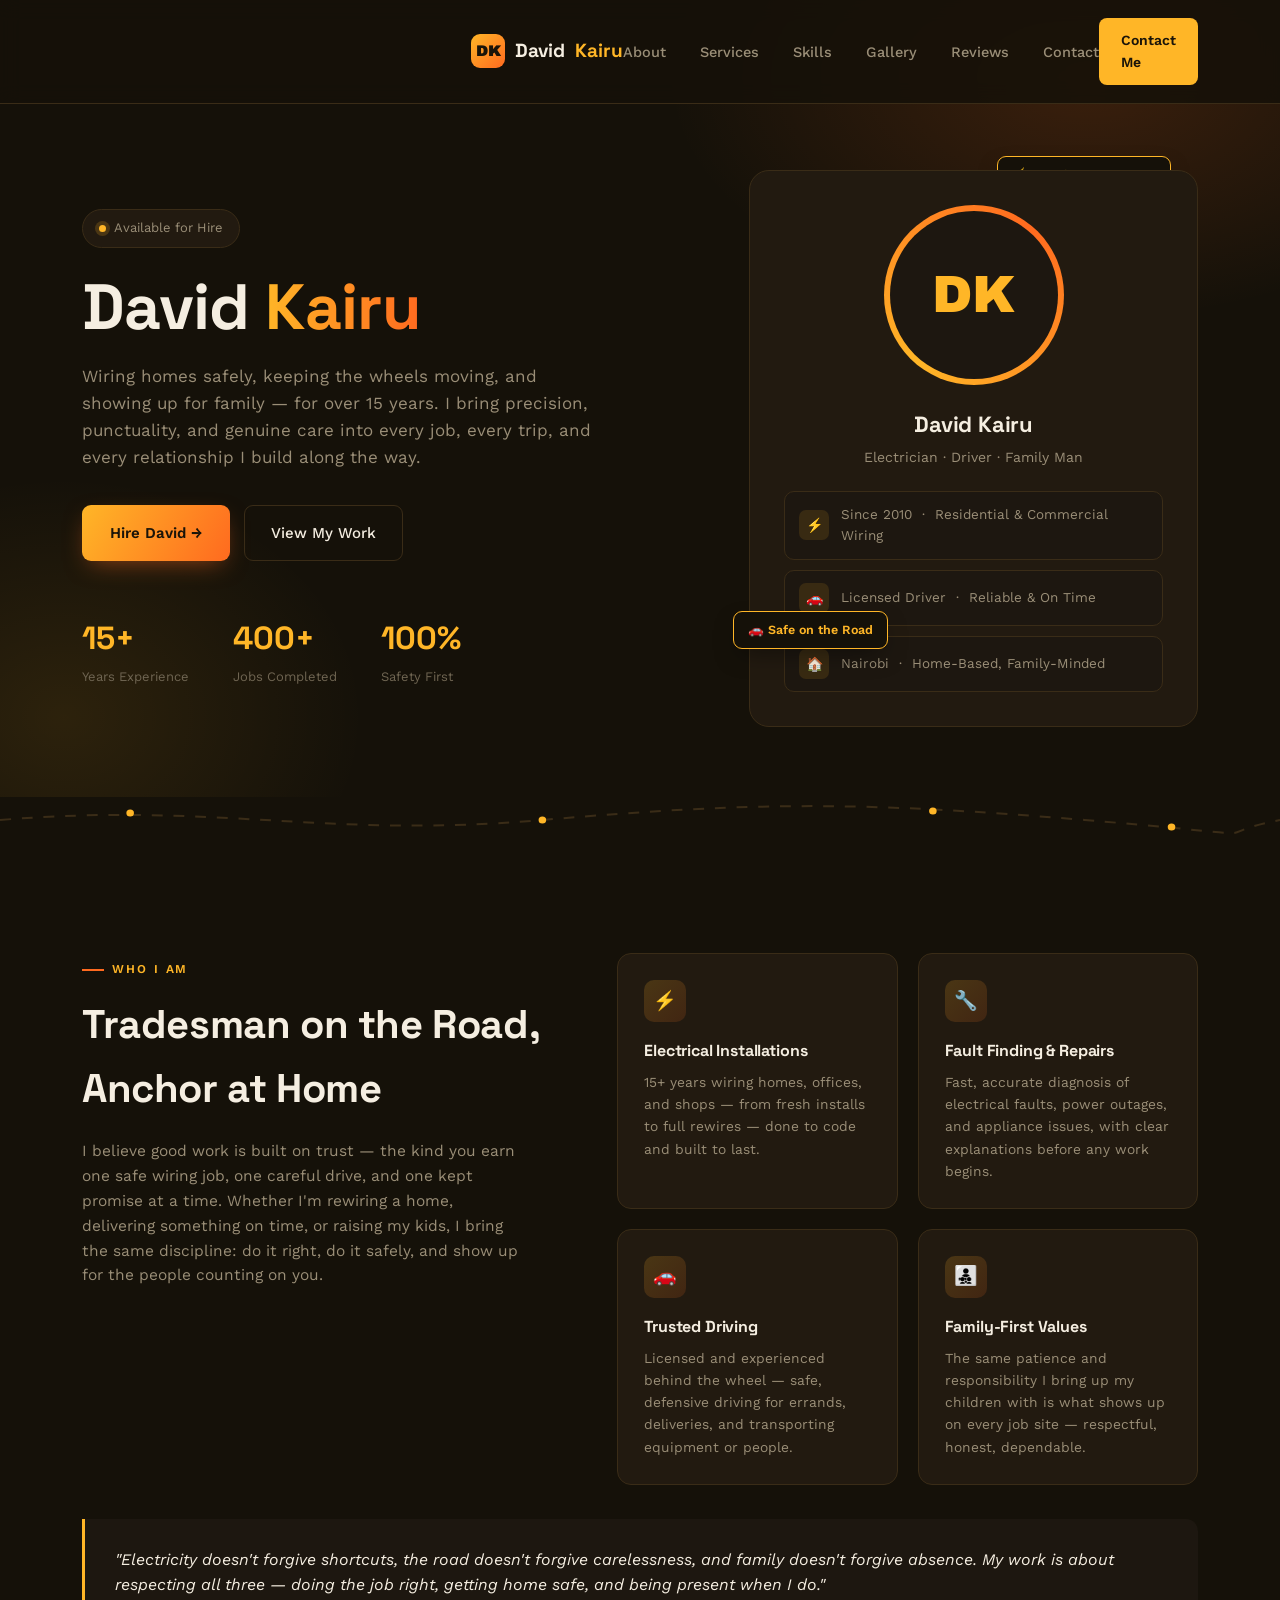
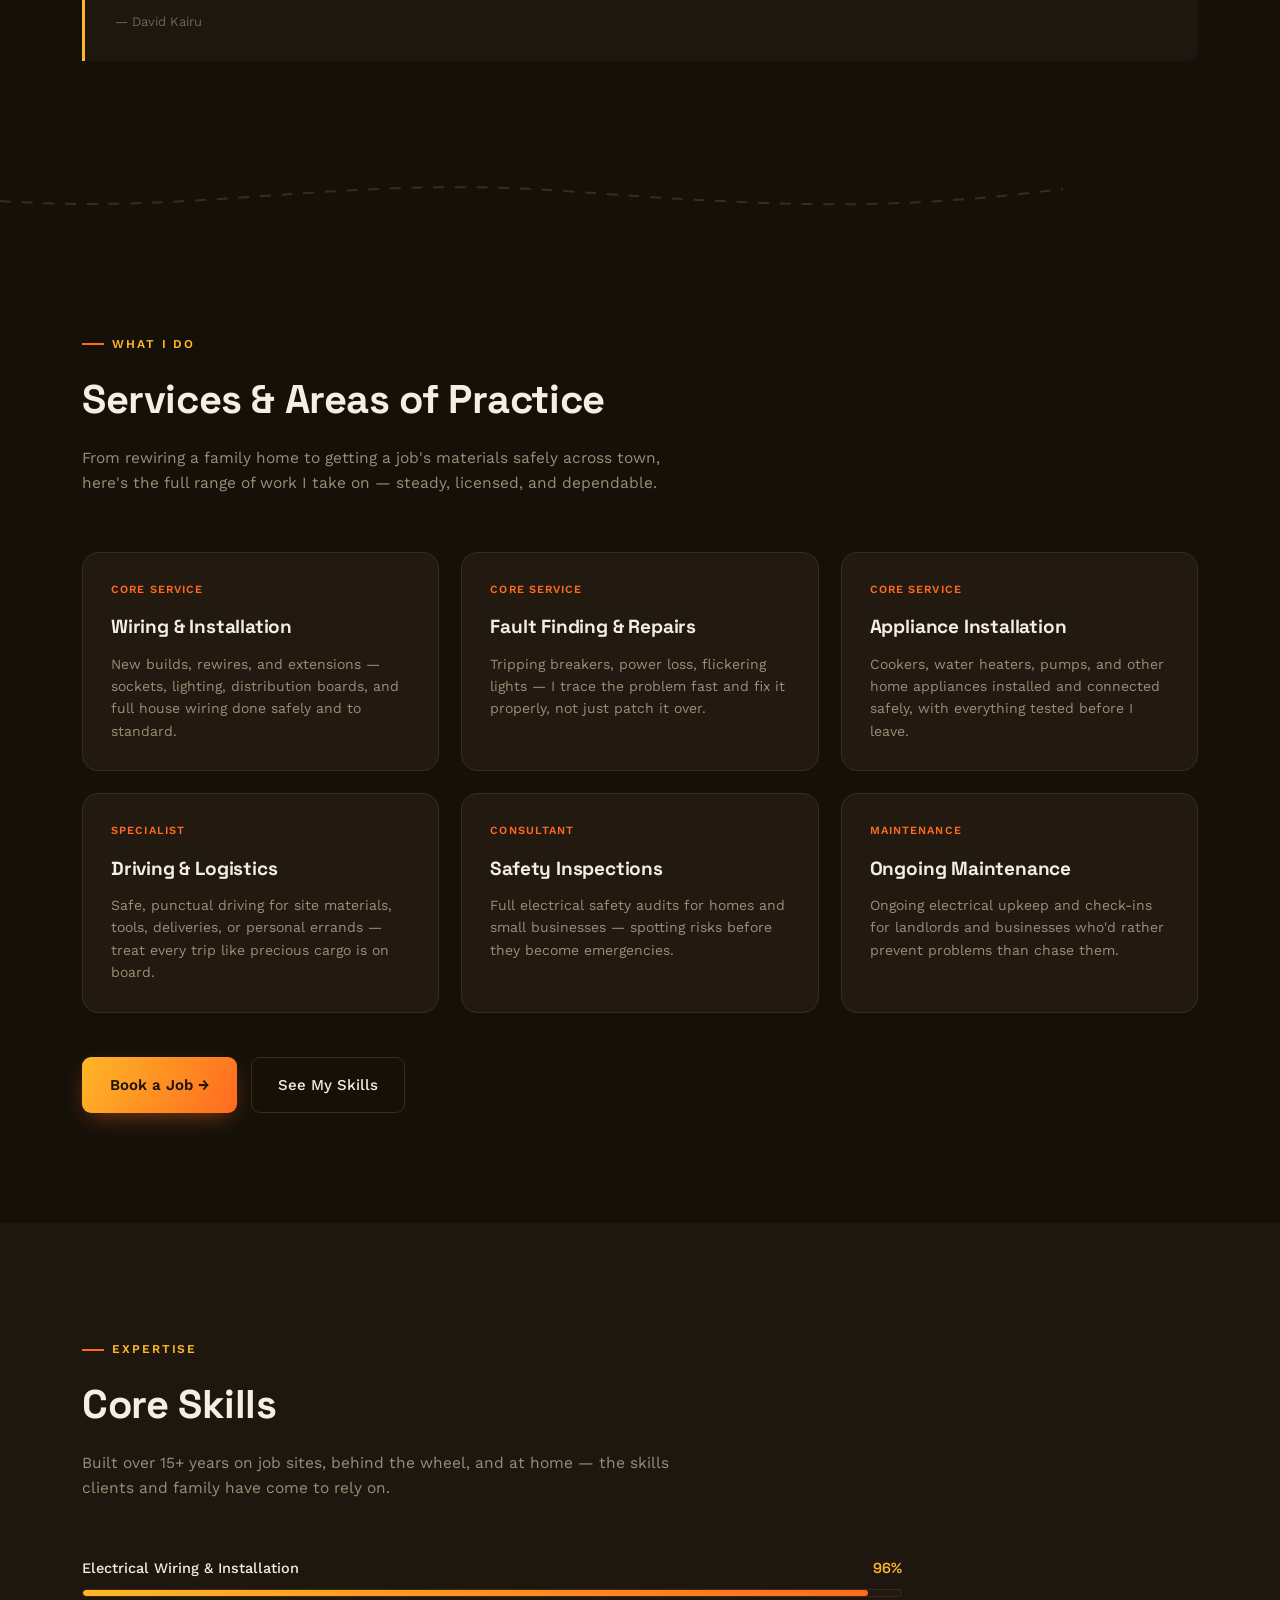
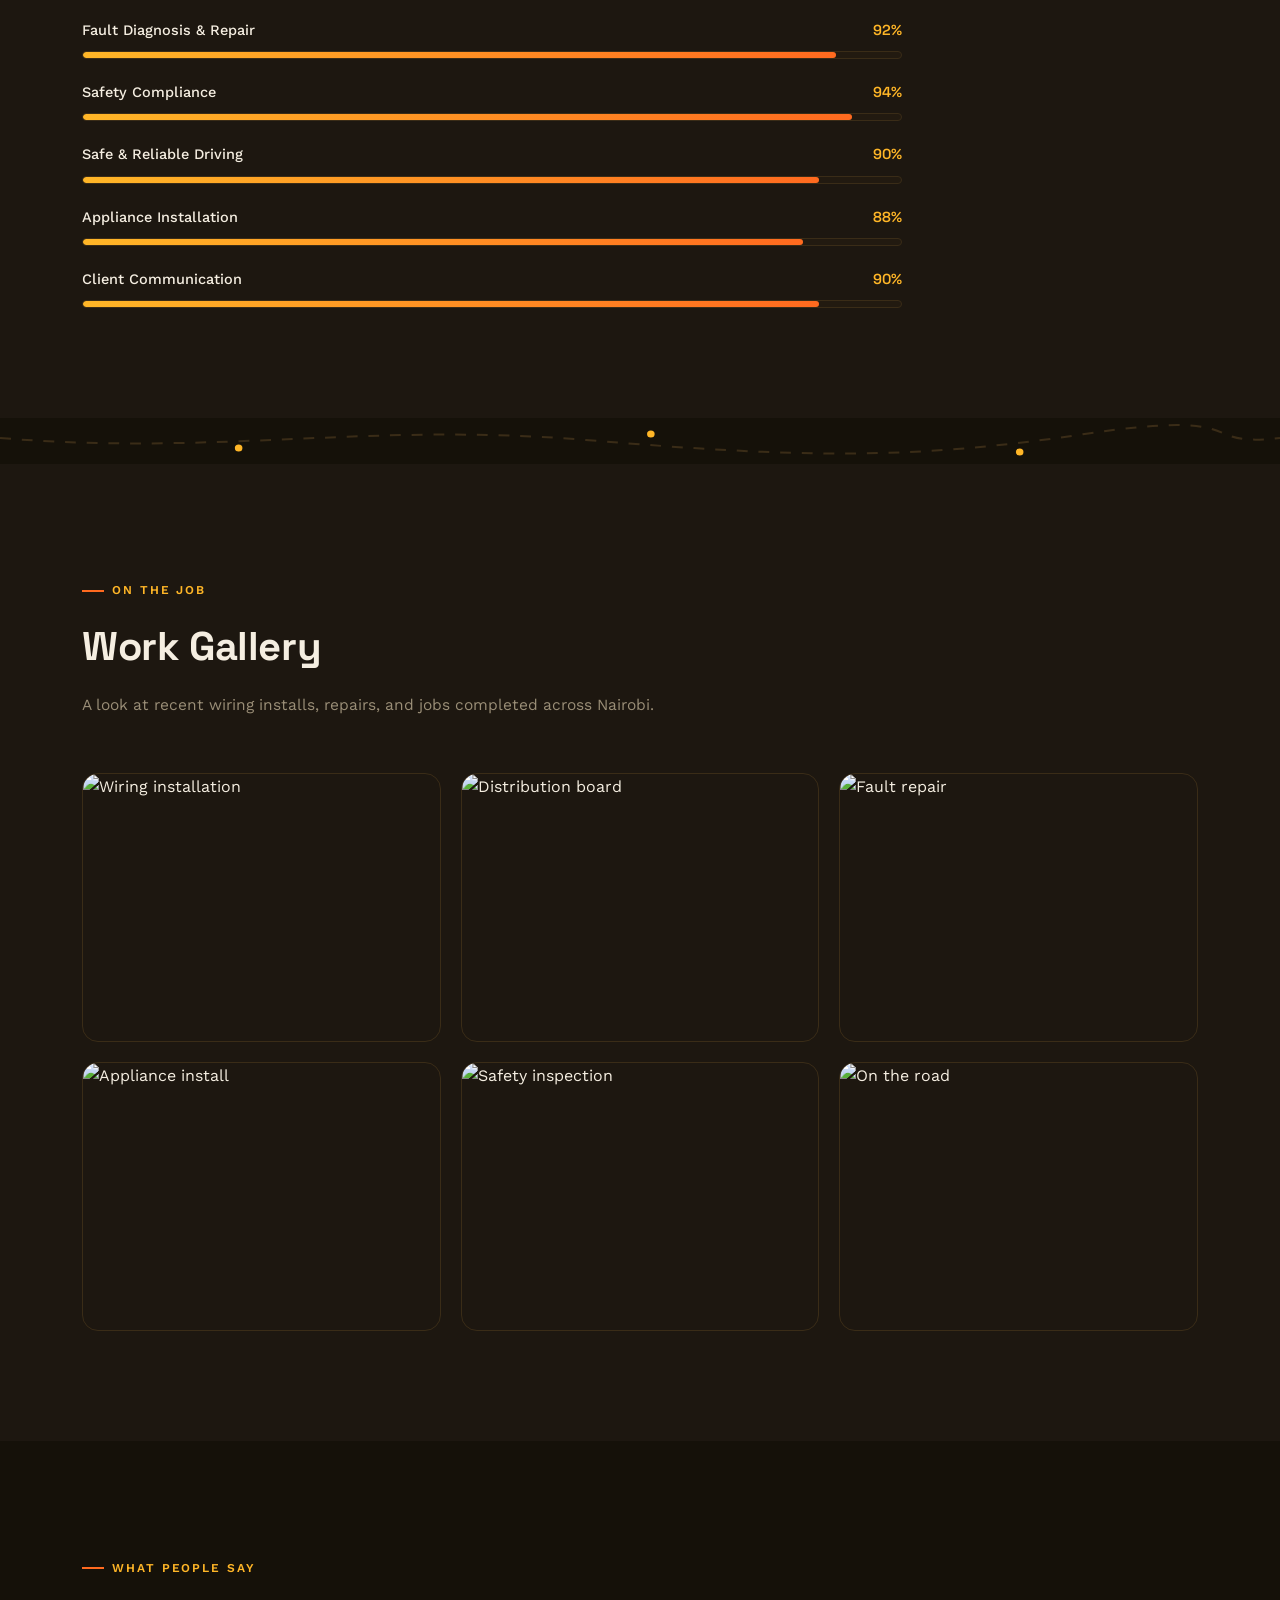
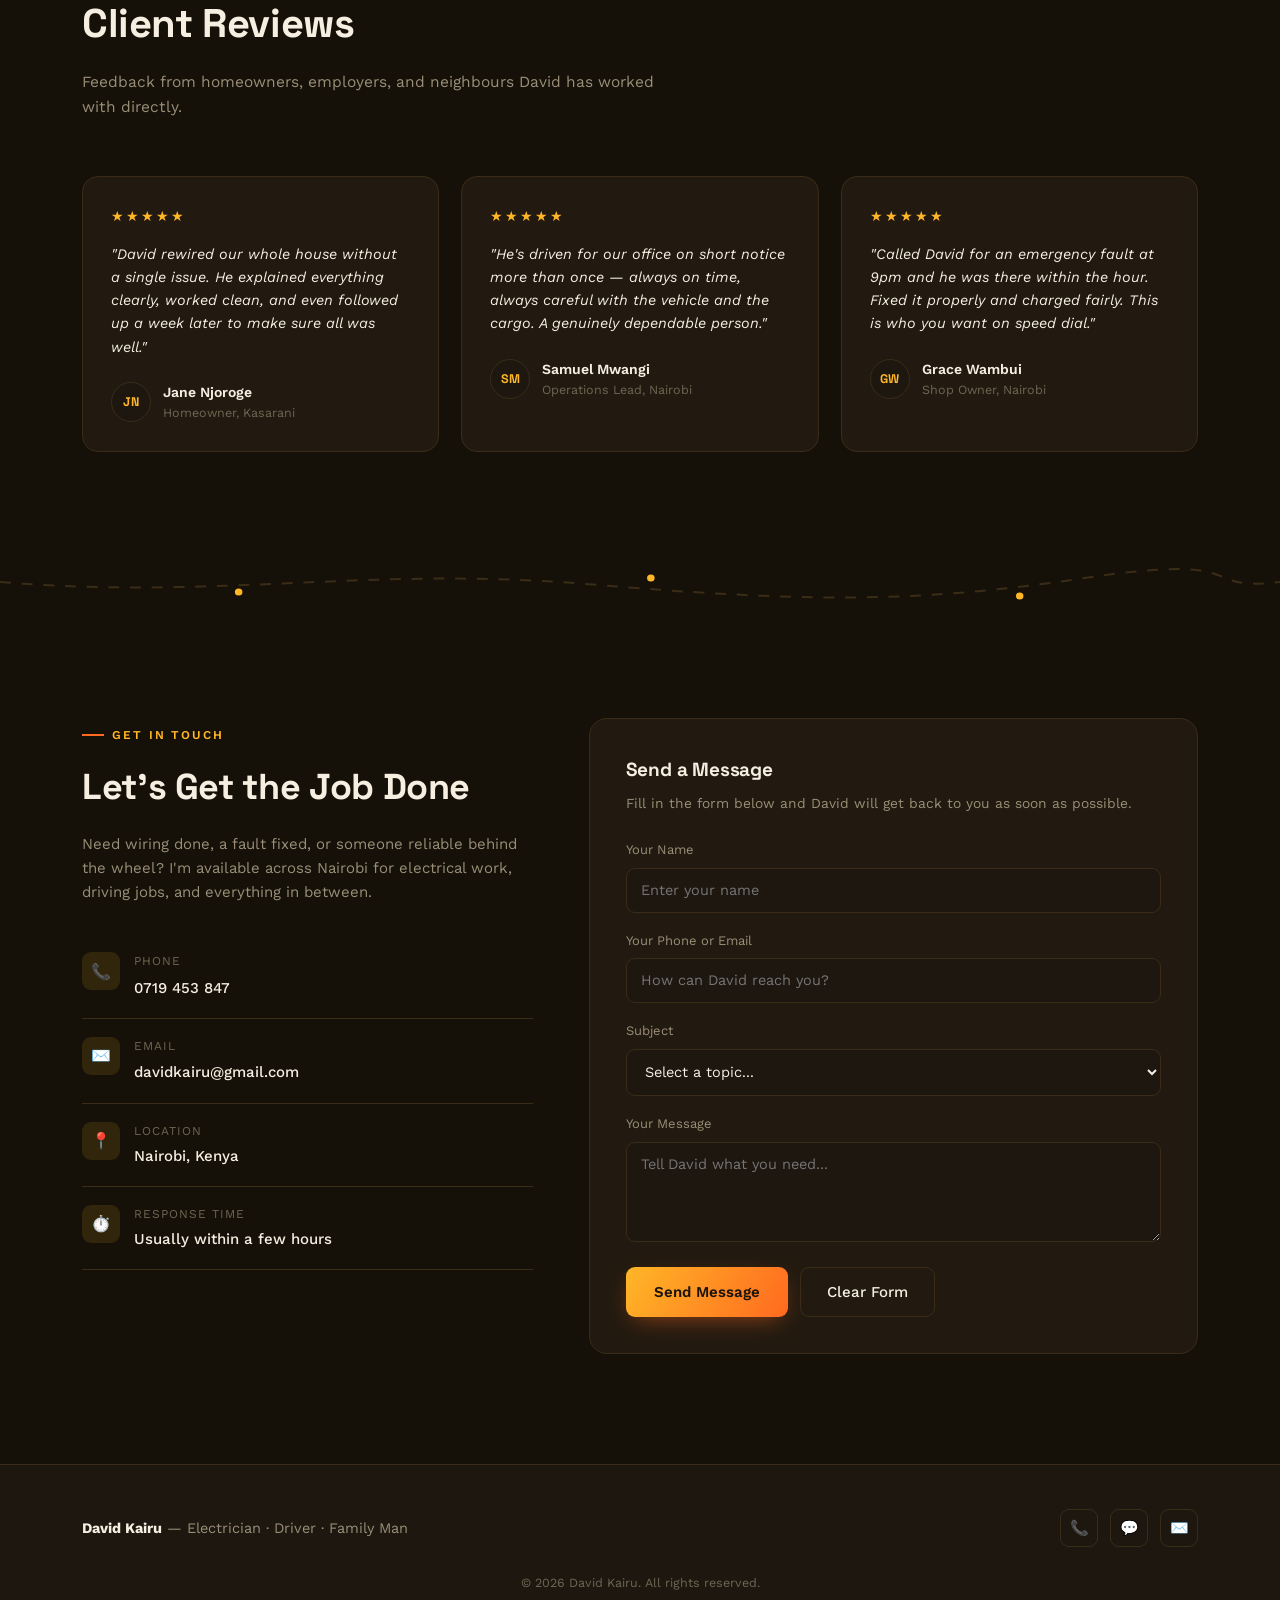
==== commit ff8ef842: "Implement gallery section with grid layout Added a gallery section with grid layout and responsive d" ====
--- a/index.html
+++ b/index.html
@@ -307,7 +307,31 @@
   .reveal.in{opacity:1; transform:translateY(0);}
 
   ::selection{background:var(--amber); color:#1a1409;}
-
+  /* ===== gallery ===== */
+  /* ===== GALLERY ===== */
+  .gallery-grid{display:grid; grid-template-columns:repeat(3,1fr); gap:20px;}
+  @media(max-width:920px){ .gallery-grid{grid-template-columns:1fr 1fr;} }
+  @media(max-width:600px){ .gallery-grid{grid-template-columns:1fr;} }
+  .g-item{
+    position:relative; border-radius:16px; overflow:hidden;
+    border:1px solid var(--line); aspect-ratio:4/3;
+    transition:transform .25s, border-color .25s;
+  }
+  .g-item:hover{transform:translateY(-5px); border-color:var(--orange);}
+  .g-item img{
+    width:100%; height:100%; object-fit:cover; display:block;
+    transition:transform .5s ease;
+  }
+  .g-item:hover img{transform:scale(1.08);}
+  .g-caption{
+    position:absolute; left:0; right:0; bottom:0; padding:16px;
+    background:linear-gradient(to top, rgba(21,17,9,0.92), transparent);
+    font-size:13.5px; font-weight:500; color:var(--cream);
+    opacity:0; transform:translateY(8px);
+    transition:opacity .25s, transform .25s;
+  }
+  .g-item:hover .g-caption{opacity:1; transform:translateY(0);}
+  
 </style>
 </head>
 <body>
@@ -322,6 +346,7 @@
         <li><a href="#about">About</a></li>
         <li><a href="#work">Services</a></li>
         <li><a href="#skills">Skills</a></li>
+        <li><a href="#gallery">Gallery</a></li>
         <li><a href="#testimonials">Reviews</a></li>
         <li><a href="#contact">Contact</a></li>
       </ul>
@@ -480,6 +505,34 @@
         <div class="skill-top"><span class="name">Client Communication</span><span class="pct">90%</span></div>
         <div class="skill-track"><div class="skill-fill" data-w="90"></div></div>
       </div>
+    </div>
+  </div>
+</section>
+  
+  <div class="route-divider">
+  <svg viewBox="0 0 1180 46" preserveAspectRatio="none">
+    <path class="route-path" d="M0,20 C 200,38 340,4 540,22 S 840,42 1000,16 1100,30 1180,20" />
+    <circle class="route-bolt" cx="220" cy="30" r="3.5"></circle>
+    <circle class="route-bolt" cx="600" cy="16" r="3.5"></circle>
+    <circle class="route-bolt" cx="940" cy="34" r="3.5"></circle>
+  </svg>
+</div>
+
+<!-- GALLERY -->
+<section id="gallery" style="background:var(--bg-soft);">
+  <div class="container">
+    <div class="sec-head reveal">
+      <div class="eyebrow">On The Job</div>
+      <h2>Work Gallery</h2>
+      <p>A look at recent wiring installs, repairs, and jobs completed across Nairobi.</p>
+    </div>
+    <div class="gallery-grid">
+      <div class="g-item reveal"><img src="images/work1.jpg" alt="Wiring installation"><div class="g-caption">Residential rewiring</div></div>
+      <div class="g-item reveal"><img src="images/work2.jpg" alt="Distribution board"><div class="g-caption">Distribution board setup</div></div>
+      <div class="g-item reveal"><img src="images/work3.jpg" alt="Fault repair"><div class="g-caption">Fault diagnosis & repair</div></div>
+      <div class="g-item reveal"><img src="images/work4.jpg" alt="Appliance install"><div class="g-caption">Appliance installation</div></div>
+      <div class="g-item reveal"><img src="images/work5.jpg" alt="Safety inspection"><div class="g-caption">Safety inspection</div></div>
+      <div class="g-item reveal"><img src="images/work6.jpg" alt="On the road"><div class="g-caption">On the road, on time</div></div>
     </div>
   </div>
 </section>
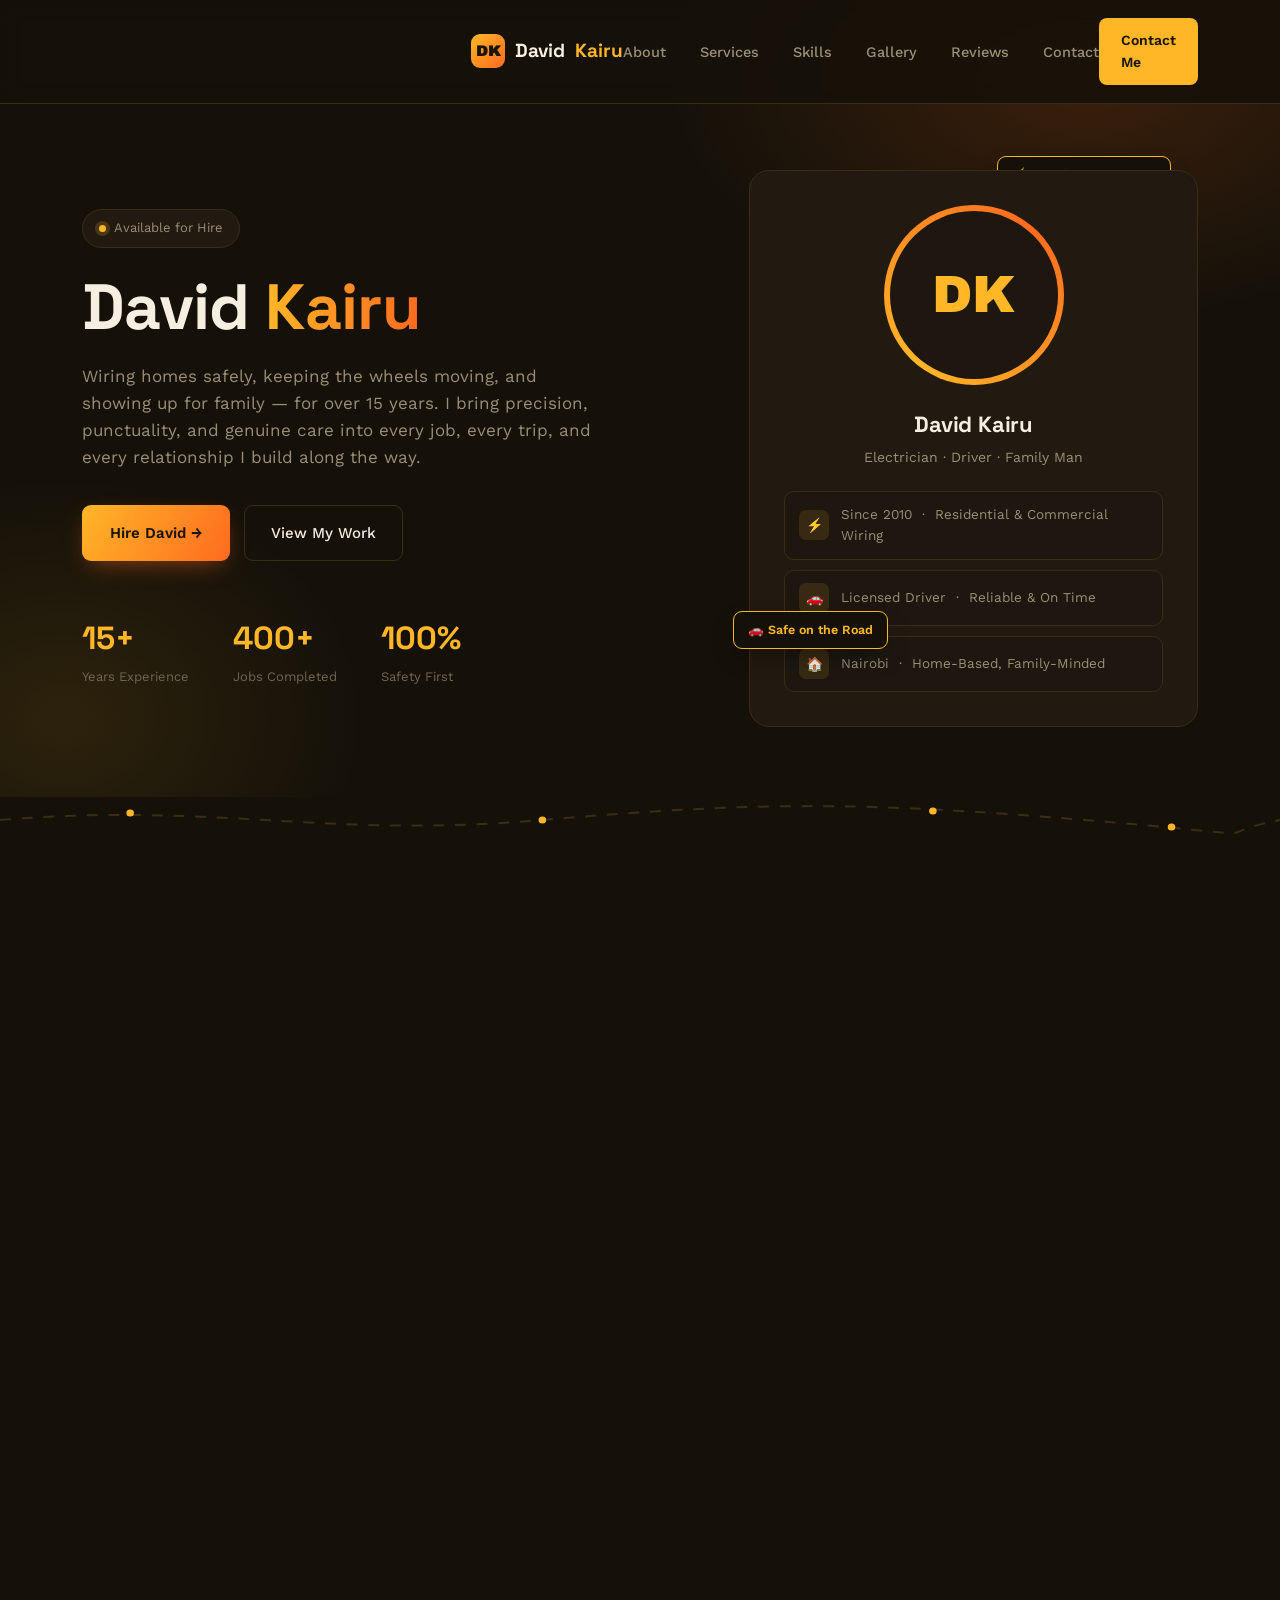
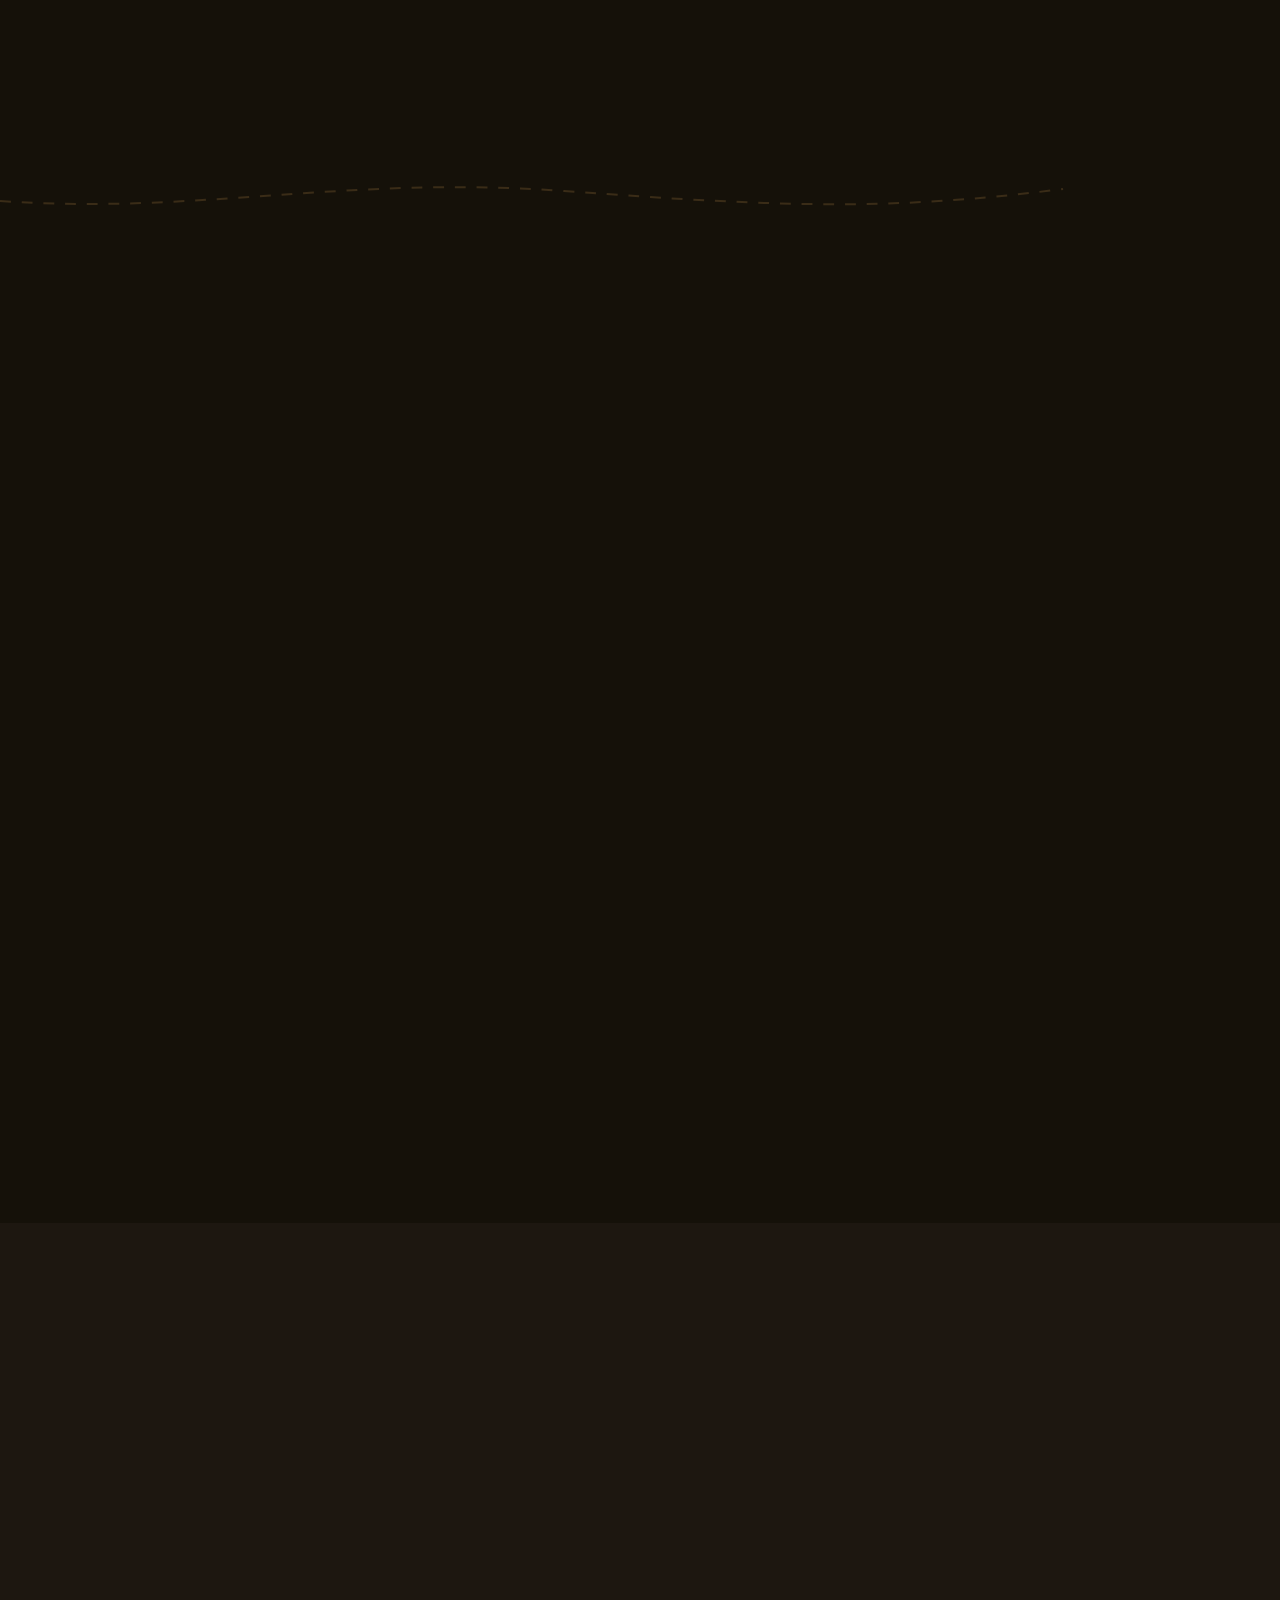
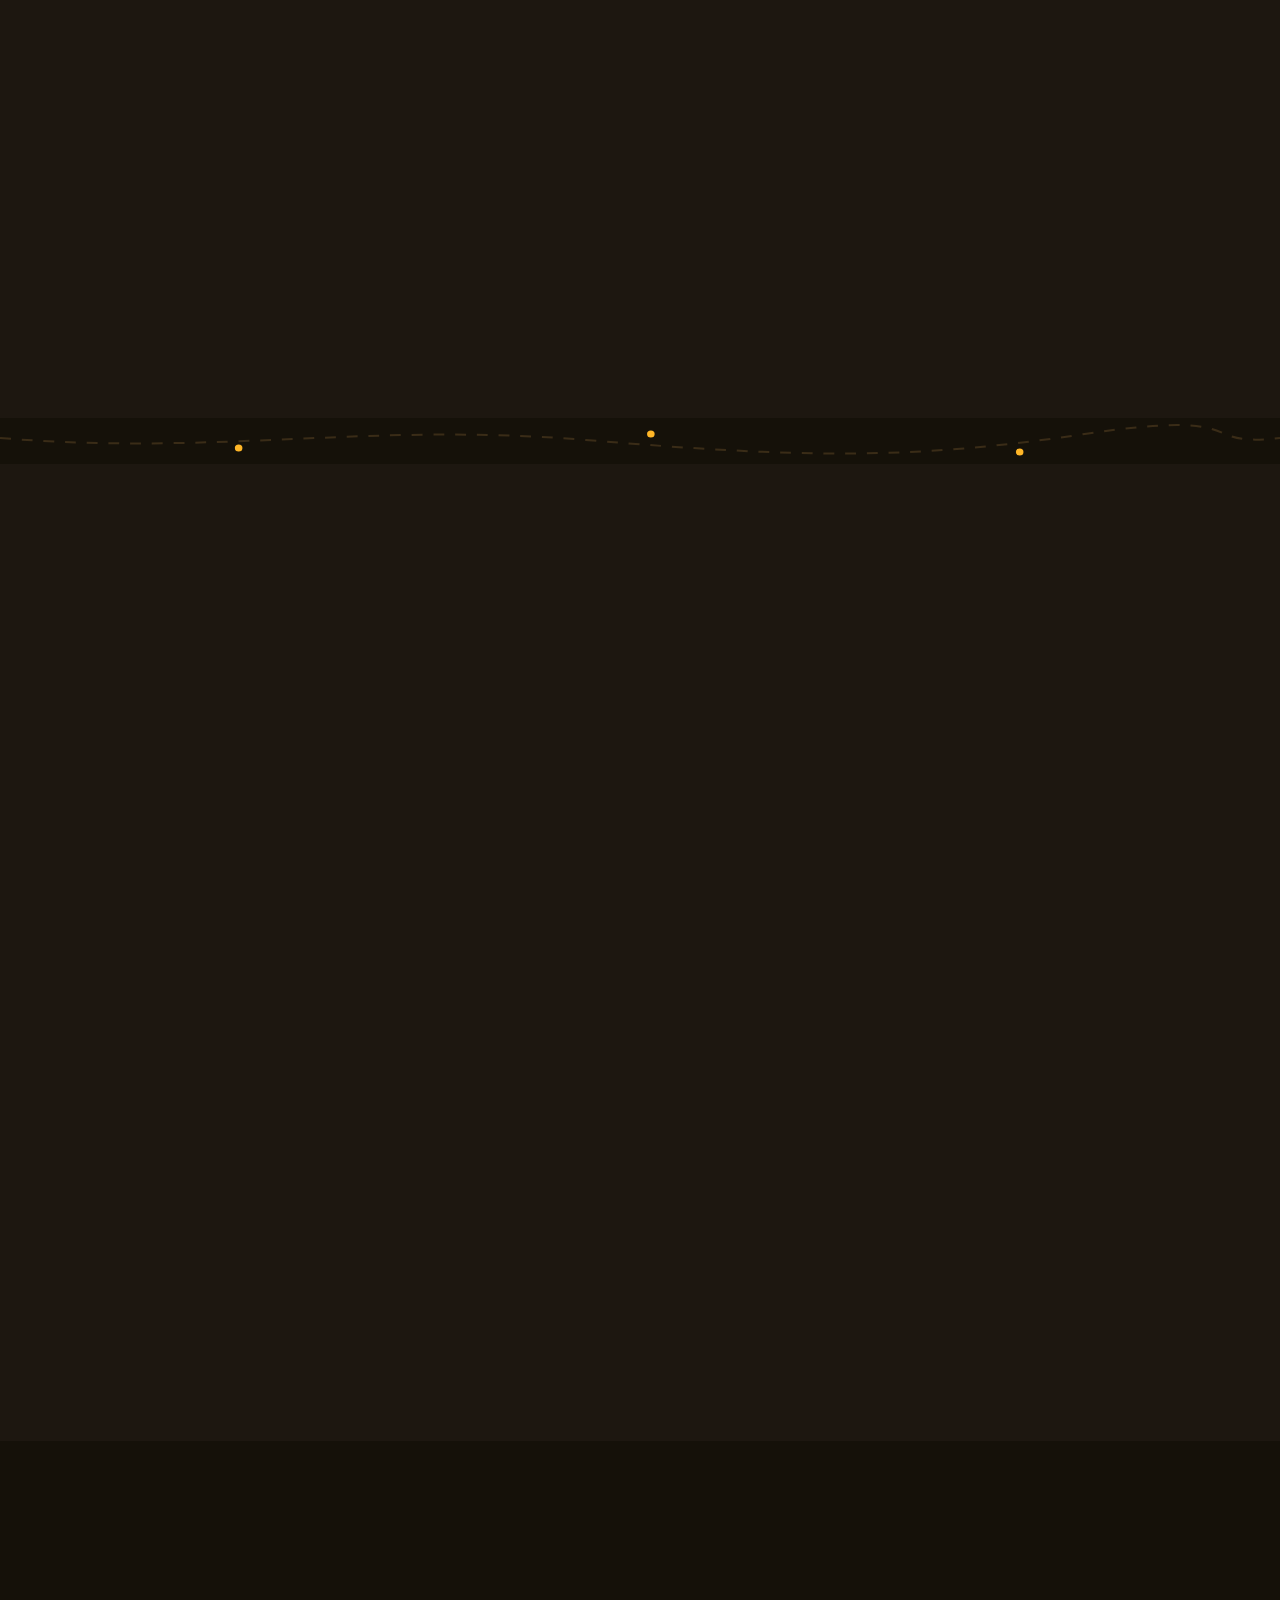
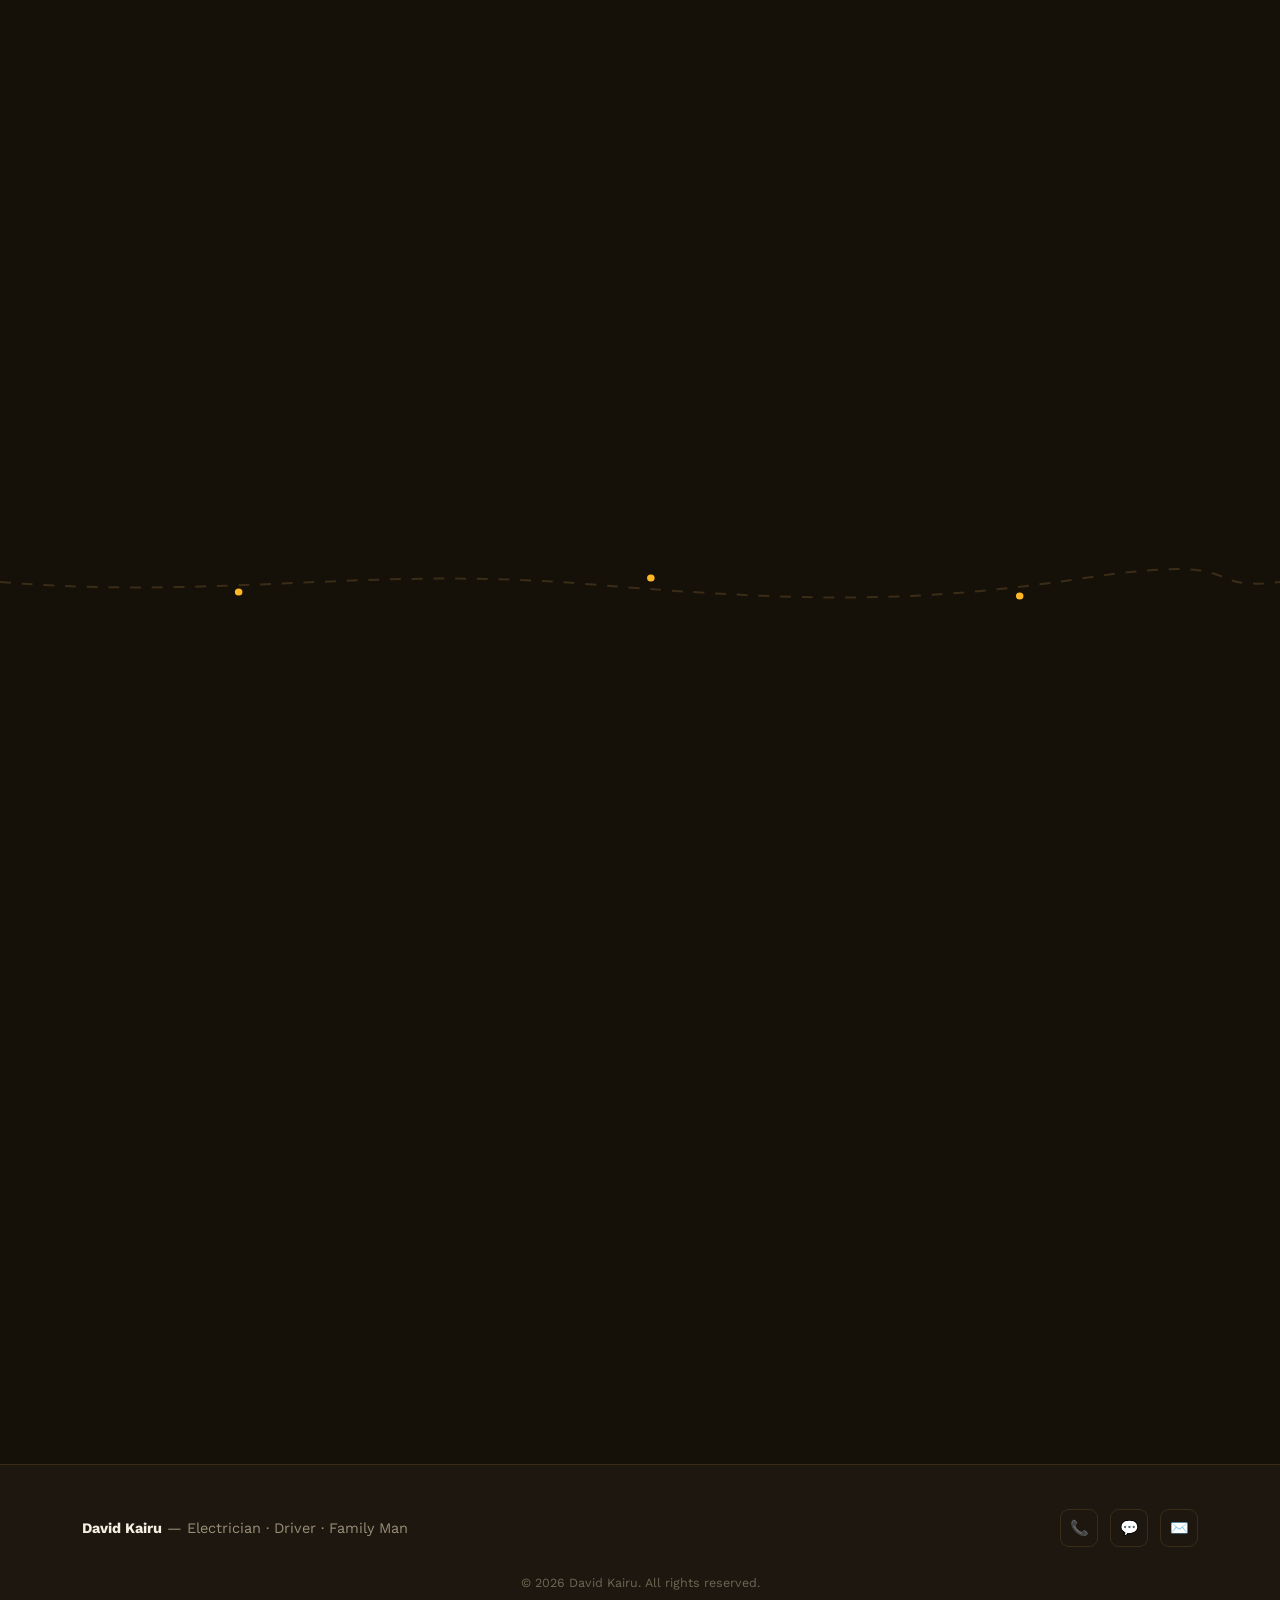
==== commit bf84a6ad: "Integrate EmailJS for contact form Added EmailJS script for contact form functionality and implement" ====
--- a/index.html
+++ b/index.html
@@ -7,6 +7,7 @@
 <link rel="preconnect" href="https://fonts.googleapis.com">
 <link rel="preconnect" href="https://fonts.gstatic.com" crossorigin>
 <link href="https://fonts.googleapis.com/css2?family=Archivo+Black&family=Space+Grotesk:wght@400;500;600;700&family=Work+Sans:wght@400;500;600&display=swap" rel="stylesheet">
+<script type="text/javascript" src="https://cdn.jsdelivr.net/npm/@emailjs/browser@4/dist/email.min.js"></script>
 <style>
   :root{
     --bg:#151109;
@@ -642,6 +643,34 @@
 </footer>
 
 <script>
+  
+  // Initialize EmailJS
+  emailjs.init("YOUR_PUBLIC_KEY");
+
+  // Contact form submission
+  const contactForm = document.getElementById('contactForm');
+  const submitBtn = document.getElementById('submitBtn');
+
+  contactForm.addEventListener('submit', function(e) {
+    e.preventDefault();
+    submitBtn.textContent = 'Sending...';
+    submitBtn.disabled = true;
+
+    emailjs.sendForm('YOUR_SERVICE_ID', 'YOUR_TEMPLATE_ID', contactForm)
+      .then(() => {
+        submitBtn.textContent = 'Send Message';
+        submitBtn.disabled = false;
+        alert('Thanks! David will get back to you shortly.');
+        contactForm.reset();
+      })
+      .catch((error) => {
+        submitBtn.textContent = 'Send Message';
+        submitBtn.disabled = false;
+        alert('Something went wrong. Please try again or contact David directly by phone.');
+        console.error('EmailJS error:', error);
+      });
+  });
+  
   // Mobile menu toggle
   const menuToggle = document.getElementById('menuToggle');
   const mobileNav = document.getElementById('mobileNav');
